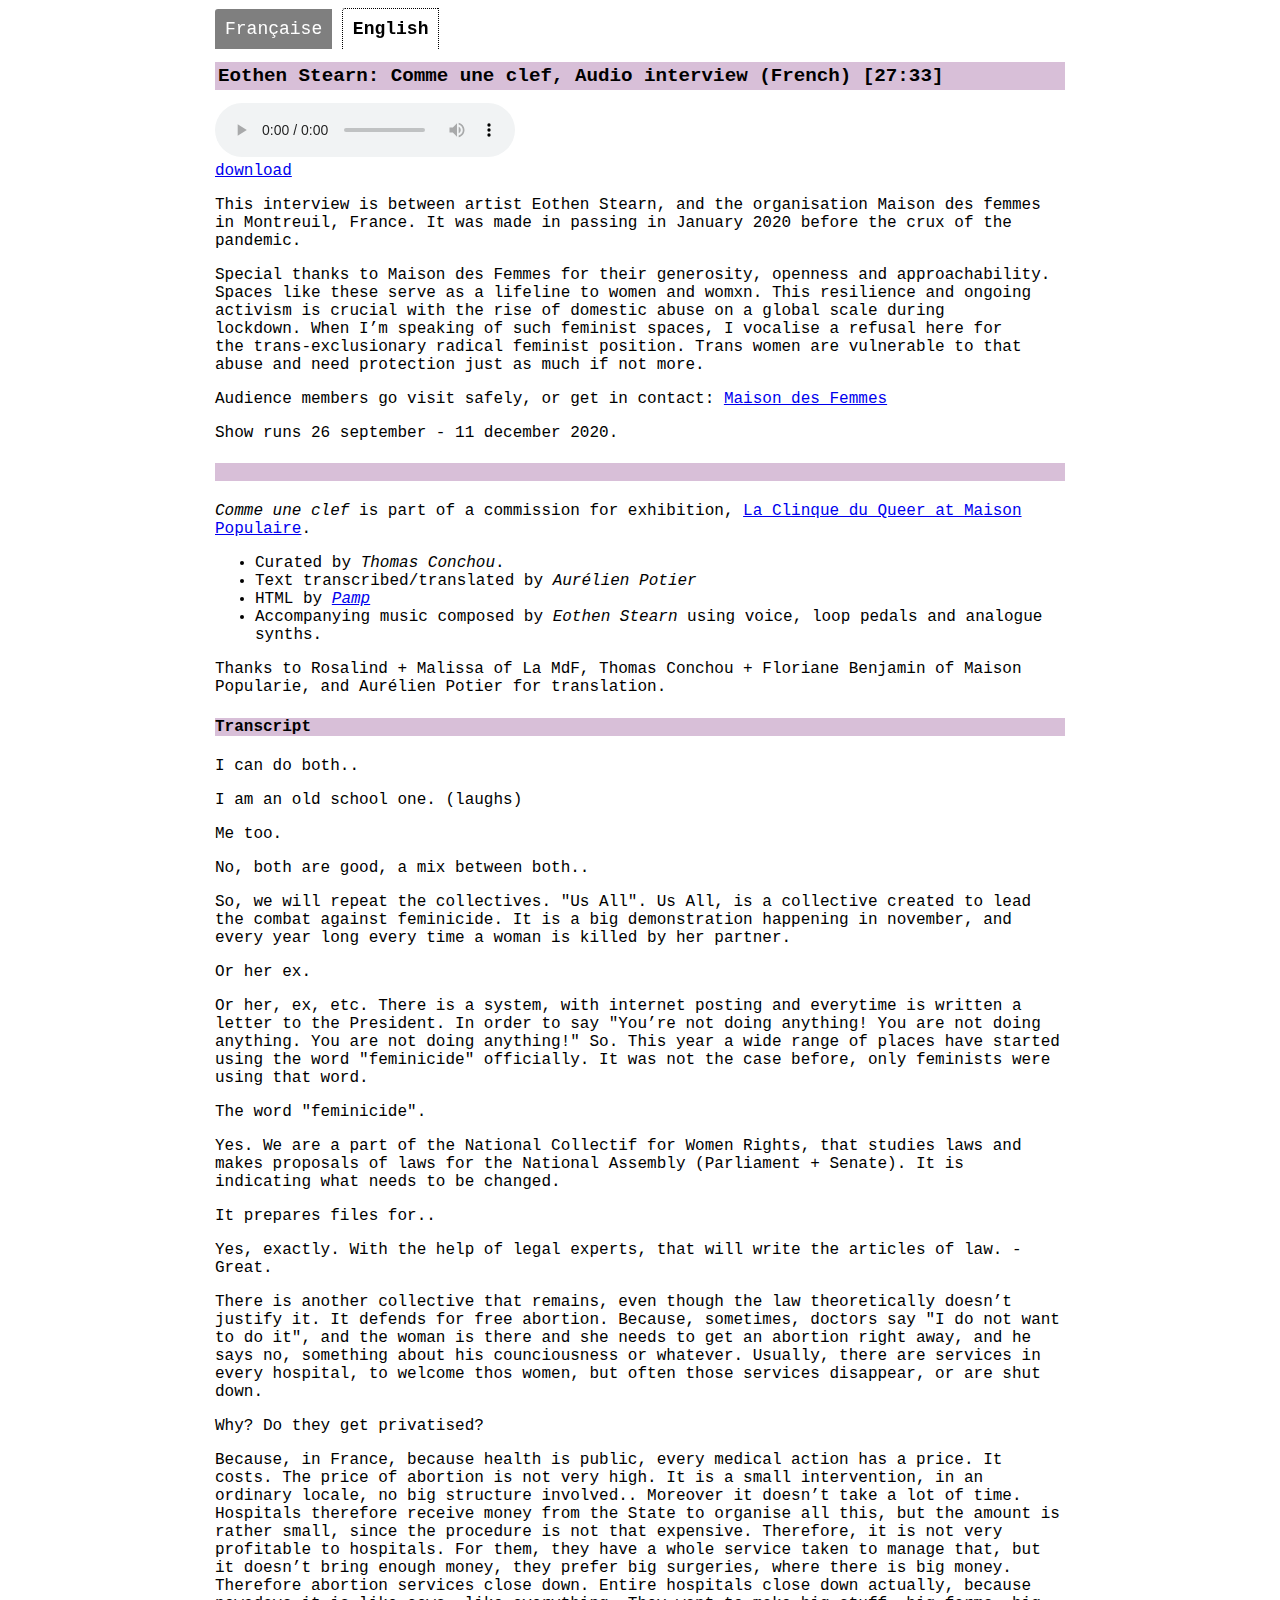
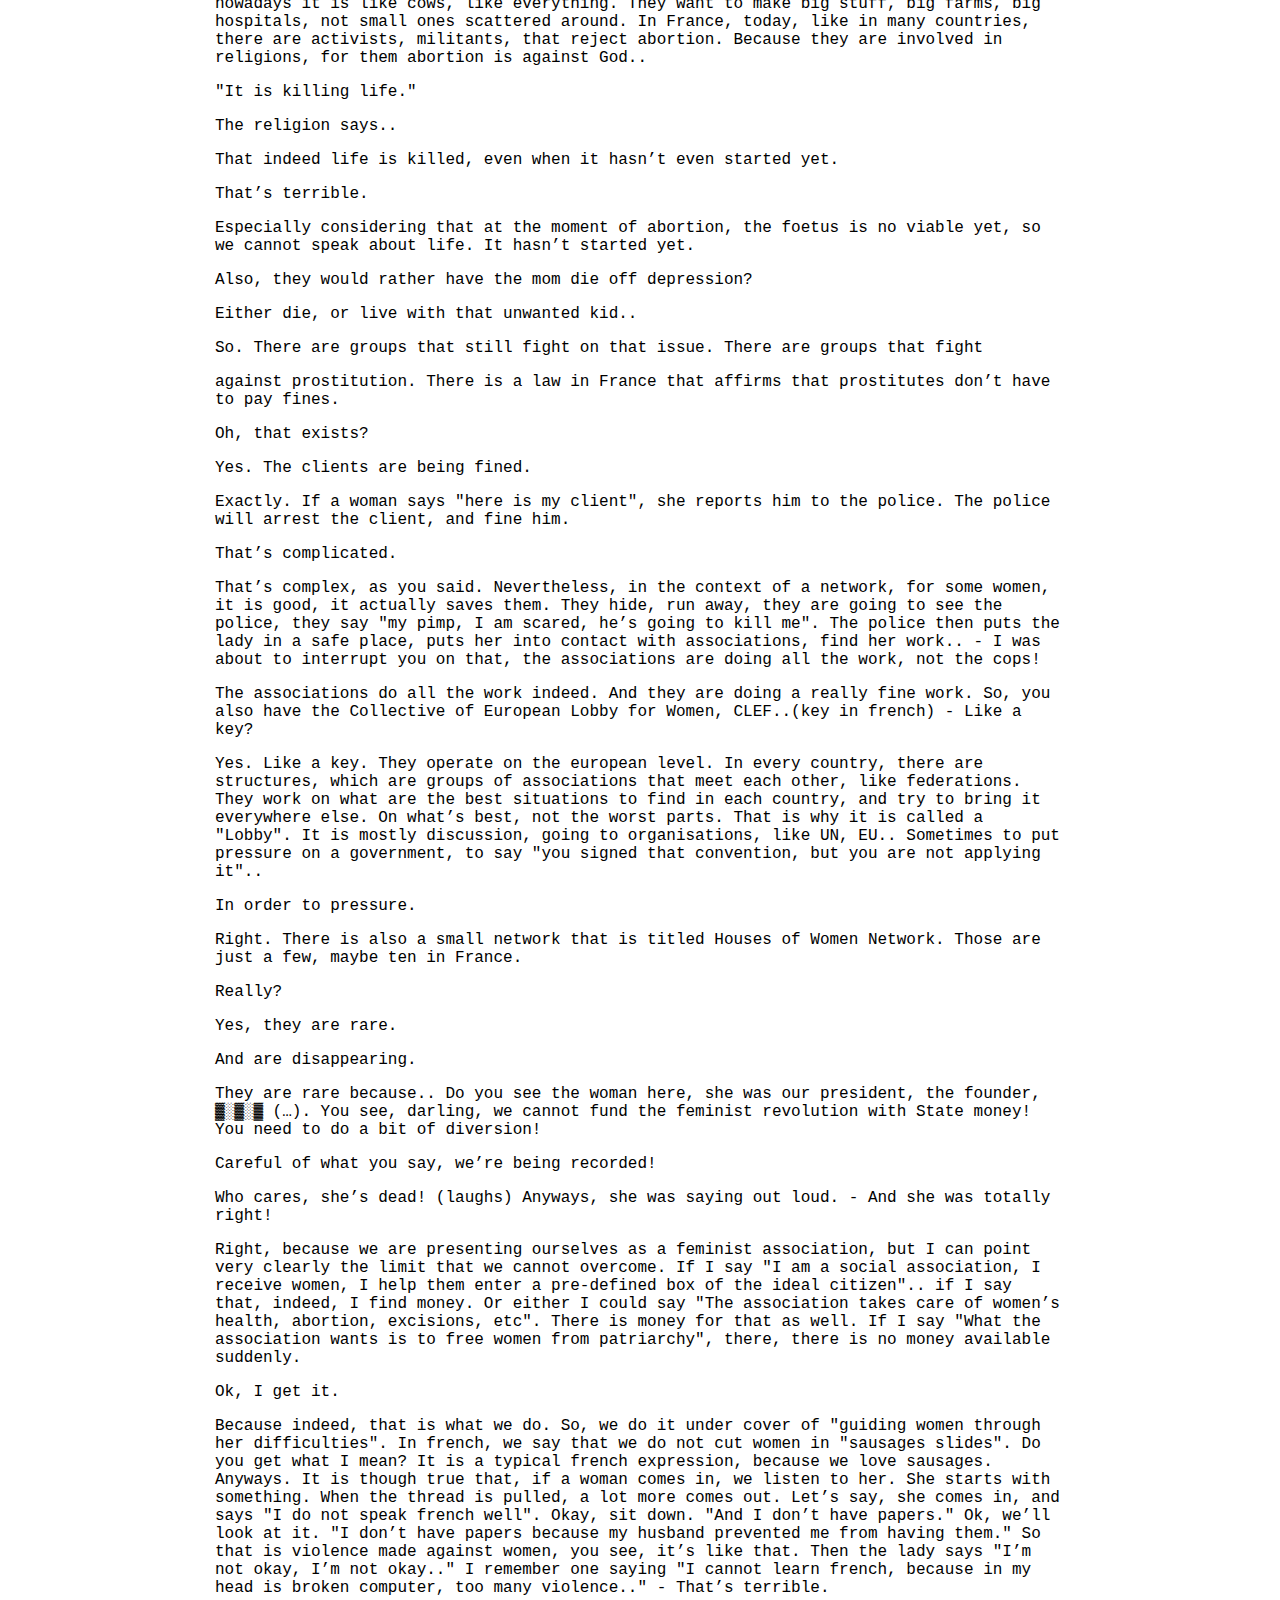
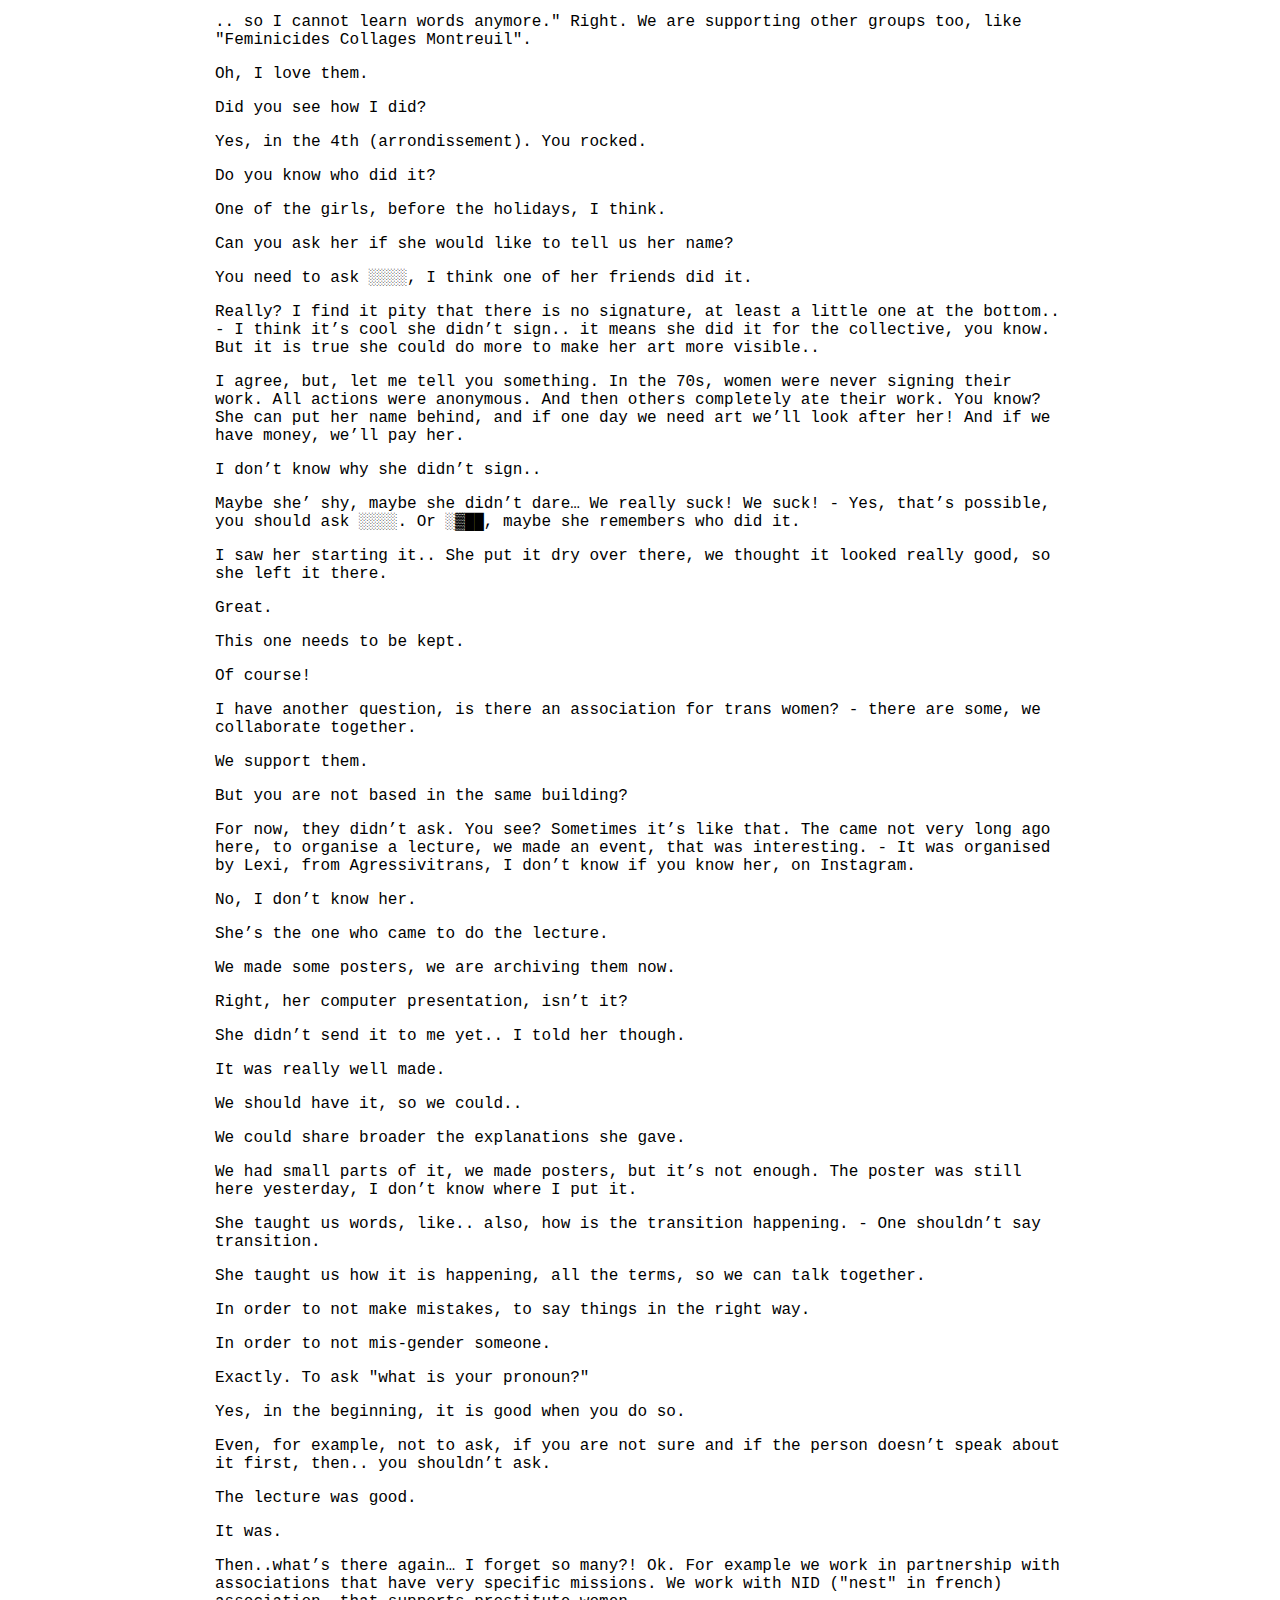
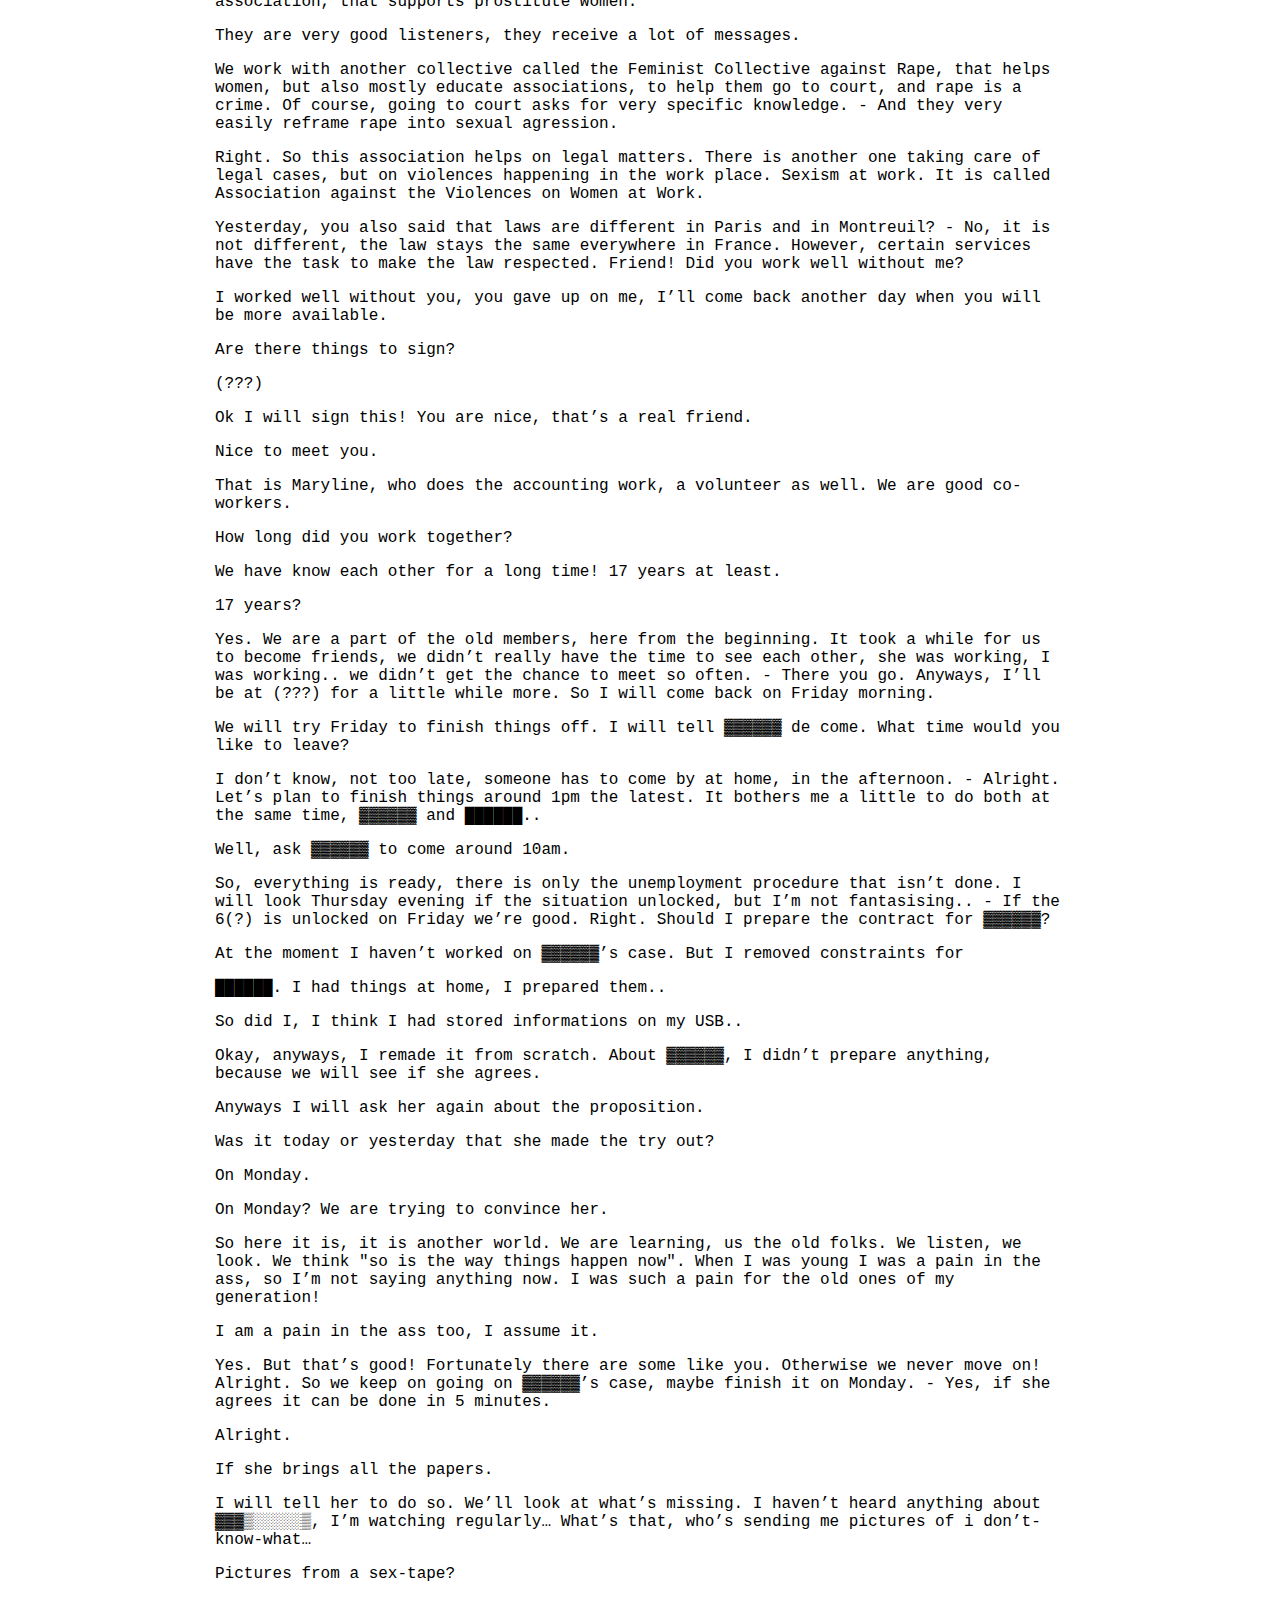
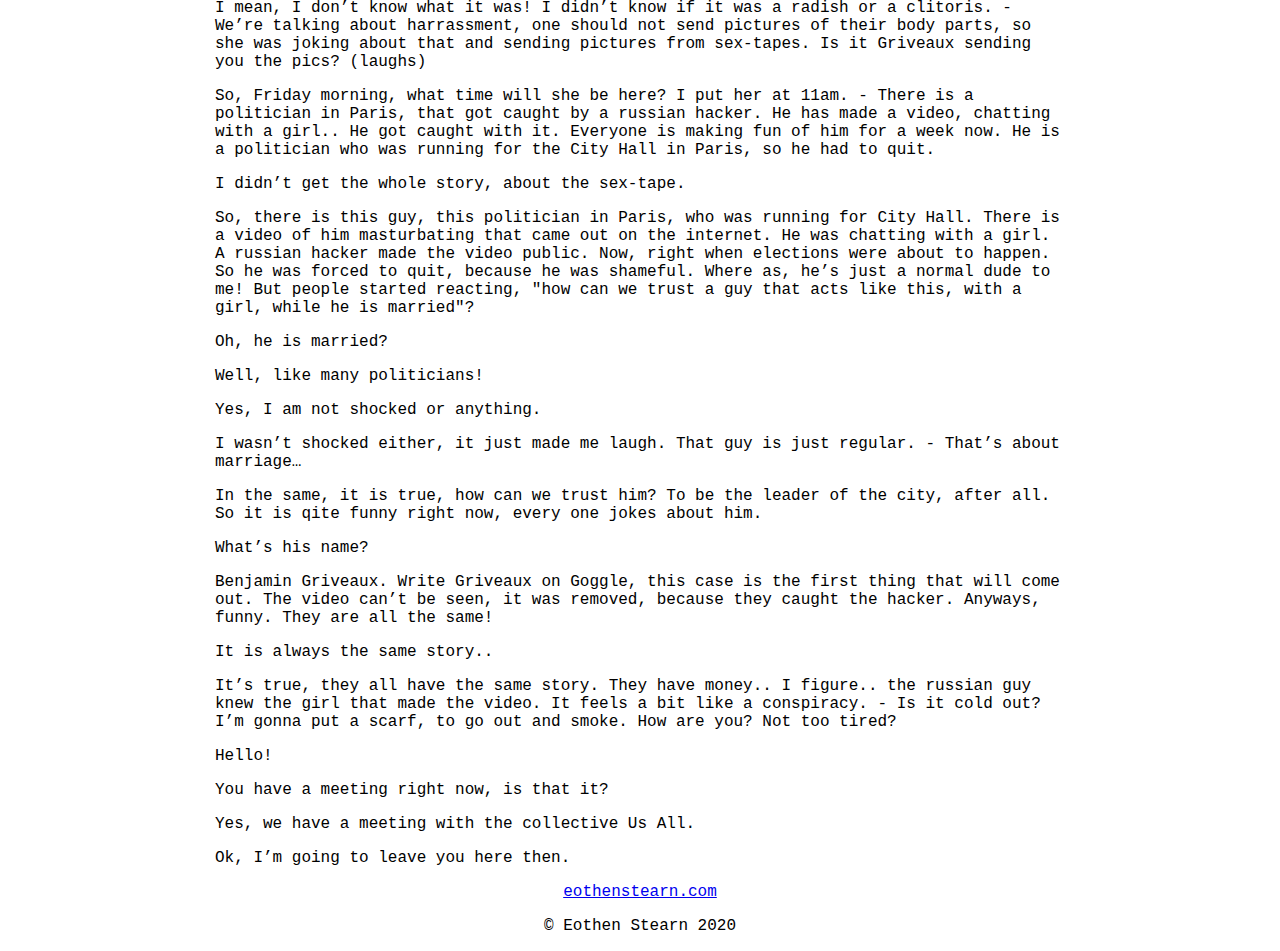
==== english.html @ 34f3ed05 "separate page for english/french translations, added horse share image, name obfuscation" ====
﻿<!DOCTYPE html>
<html lang='en'>
<head>
<script async src="https://www.googletagmanager.com/gtag/js?id=UA-177812718-2"></script>
<script>
  window.dataLayer = window.dataLayer || [];
  function gtag(){dataLayer.push(arguments);}
  gtag('js', new Date());
  gtag('config', 'UA-177812718-2');
</script>
<meta name="viewport" content="width=device-width, initial-scale=1.0, maximum-scale=5.0, user-scalable=yes" />
<meta name="msapplication-TileColor" content="#000000">
<meta name="theme-color" id='themeColor' content="#ffffff">
<meta name="msapplication-config" content="browserconfig.xml">
<meta name="description" content="Interview between Eothen, Rosalind + Malissa at their feminist organisation, Maison des Femmes, in  Montreuil, France." />
<meta property="og:title" content="Eothen Stearn - Comme Une Clef" />
<meta property="og:description" content="Interview between Eothen, Rosalind + Malissa at their feminist organisation, Maison des Femmes, in  Montreuil, France."/>
<meta property="og:site_name" content="Eothen Stearn - Comme Une Clef" />
<meta property="og:url" content="https://pamp-studio.github.io/eothen-stearn--comme-une-clef/" />
<meta property="og:type" content="website"/>
<meta property="og:image" content="https://pamp-studio.github.io/eothen-stearn--comme-une-clef/media/share/horse.jpg" />
<title>Eothen Stearn: Comme Une Clef</title>
<link rel="stylesheet" type="text/css" href="style.css" >
<link class='favicon' rel="apple-touch-icon" sizes="180x180" href="media/icons/apple-touch-icon.png">
<link class='favicon' rel="icon" type="image/png" sizes="32x32" href="media/icons/favicon-32x32.png">
<link class='favicon' rel="icon" type="image/png" sizes="16x16" href="media/icons/favicon-16x16.png">
<link rel="manifest" href="site.webmanifest">
<link class='favicon' rel="mask-icon" href="media/icons/safari-pinned-tab.svg" color="#000000">
<link class='favicon' rel="shortcut icon" href="media/icons/favicon.ico">

<script type="application/ld+json">
{  
  "@context" : "http://schema.org",  
  "@type" : "Website",  
  "name" : "Eothen Stearn - Comme Une Clef",  
  "url" : "https://pamp-studio.github.io/eothen-stearn--comme-une-clef",  
  "image" : "https://pamp-studio.github.io/eothen-stearn--comme-une-clef/media/share/horse.jpg",
  "sameAs" : ["https://www.eothenstearn.com/","https://www.instagram.com/eothenstearn/"]
}
</script> 
</head>

<body>

<main id='tabs'>
  <nav>
    <ul>
    <li data-tabctrl><a href='index.html'>Française</a></li>
    <li data-tabctrl class='active'>English</li>
    </ul>
    </nav>

    
<header>
<h1>Eothen Stearn: Comme une clef, Audio interview (French) [27:33]</h1>
</header>
<audio src="media/audio/Eothen-Stearn-Comme-Une-Clef.mp3" controls preload></audio>
<br/>
<a href="media/audio/Eothen-Stearn-Comme-Une-Clef.mp3" download>download</a>
<p>This interview is between artist Eothen Stearn, and the organisation Maison des femmes in Montreuil, France. It was made in passing in January 2020 before the crux of the pandemic.</p>
<p>Special thanks to Maison des Femmes for their generosity, openness and approachability. Spaces like these serve as a lifeline to women and womxn. This resilience and ongoing activism is crucial with the rise of domestic abuse on a global scale during lockdown. When I’m speaking of such feminist spaces, I vocalise a refusal here for the trans-exclusionary radical feminist position. Trans women are vulnerable to that abuse and need protection just as much if not more.</p>
<p>Audience members go visit safely, or get in contact: <a href="https://maisondesfemmes.org/" rel="noopener" rel="noreferrer" target="_blank">Maison des Femmes</a></p>
<p>Show runs 26 september - 11 december 2020.</p>
<h4>&nbsp;</h4>
<p><em>Comme une clef</em> is part of a commission for exhibition, <a href='https://www.maisonpop.fr/la-clinique-du-queer' rel="noopener" rel="noreferrer" target="_blank">La Clinque du Queer at Maison Populaire</a>.</p>
<ul>
<li>Curated by <em>Thomas Conchou</em>.</li>
<li>Text transcribed/translated by <em>Aurélien Potier</em></li>
<li>HTML by <a href="https://pampstudio.com" rel="noopener" rel="noreferrer" target="_blank"><em>Pamp</em></a></li>
<li>Accompanying music composed by <em>Eothen Stearn</em> using voice, loop pedals and analogue synths.</li>
</ul>
<p>Thanks to Rosalind + Malissa of La MdF, Thomas Conchou + Floriane Benjamin of Maison Popularie, and Aurélien Potier for translation.</p>

<div>
  <h4>Transcript</h4>
<section class='container'>
        <div data-tab>
        <p>I can do both.. 
        </p><p>I am an old school one. (laughs) 
        </p><p>Me too. 
        </p><p>No, both are good, a mix between both.. 
        </p><p>So, we will repeat the collectives. "Us All". Us All, is a collective created to lead the  combat against feminicide. It is a big demonstration happening in november, and  every year long every time a woman is killed by her partner. 
        </p><p>Or her ex. 
        </p><p>Or her, ex, etc. There is a system, with internet posting and everytime is written a  letter to the President. In order to say "You’re not doing anything! You are not doing  anything. You are not doing anything!" So. This year a wide range of places have  started using the word "feminicide" officially. It was not the case before, only  feminists were using that word. 
        </p><p>The word "feminicide". 
        </p><p>Yes. We are a part of the National Collectif for Women Rights, that studies laws and  makes proposals of laws for the National Assembly (Parliament + Senate). It is  indicating what needs to be changed. 
        </p><p>It prepares files for.. 
        </p><p>Yes, exactly. With the help of legal experts, that will write the articles of law. - Great. 
        </p><p>There is another collective that remains, even though the law theoretically doesn’t  justify it. It defends for free abortion. Because, sometimes, doctors say "I do not want  to do it", and the woman is there and she needs to get an abortion right away, and  he says no, something about his counciousness or whatever. Usually, there are  services in every hospital, to welcome thos women, but often those services  disappear, or are shut down. 
        </p><p>Why? Do they get privatised? 
        </p><p>Because, in France, because health is public, every medical action has a price. It  costs. The price of abortion is not very high. It is a small intervention, in an ordinary  locale, no big structure involved.. Moreover it doesn’t take a lot of time. Hospitals  therefore receive money from the State to organise all this, but the amount is rather  small, since the procedure is not that expensive. Therefore, it is not very profitable to  hospitals. For them, they have a whole service taken to manage that, but it doesn’t  bring enough money, they prefer big surgeries, where there is big money. Therefore  abortion services close down. Entire hospitals close down actually, because  nowadays it is like cows, like everything. They want to make big stuff, big farms, big  hospitals, not small ones scattered around. In France, today, like in many countries,  there are activists, militants, that reject abortion. Because they are involved in  religions, for them abortion is against God.. 
        </p><p>"It is killing life." 
        </p><p>The religion says.. 
        </p><p>That indeed life is killed, even when it hasn’t even started yet. 
        </p><p>That’s terrible. 
        </p><p>Especially considering that at the moment of abortion, the foetus is no viable yet, so  we cannot speak about life. It hasn’t started yet. 
        </p><p>Also, they would rather have the mom die off depression? 
        </p><p>Either die, or live with that unwanted kid.. 
        </p><p>So. There are groups that still fight on that issue. There are groups that fight 
        </p><p>against prostitution. There is a law in France that affirms that prostitutes don’t have  to pay fines. 
        </p><p>Oh, that exists? 
        </p><p>Yes. The clients are being fined. 
        </p><p>Exactly. If a woman says "here is my client", she reports him to the police. The  police will arrest the client, and fine him. 
        </p><p>That’s complicated. 
        </p><p>That’s complex, as you said. Nevertheless, in the context of a network, for some  women, it is good, it actually saves them. They hide, run away, they are going to see  the police, they say "my pimp, I am scared, he’s going to kill me". The police then  puts the lady in a safe place, puts her into contact with associations, find her work.. - I was about to interrupt you on that, the associations are doing all the work, not the  cops! 
        </p><p>The associations do all the work indeed. And they are doing a really fine work. So,  you also have the Collective of European Lobby for Women, CLEF..(key in french) - Like a key? 
        </p><p>Yes. Like a key. They operate on the european level. In every country, there are  structures, which are groups of associations that meet each other, like federations.  They work on what are the best situations to find in each country, and try to bring it  everywhere else. On what’s best, not the worst parts. That is why it is called a  "Lobby". It is mostly discussion, going to organisations, like UN, EU.. Sometimes to  put pressure on a government, to say "you signed that convention, but you are not  applying it".. 
        </p><p>In order to pressure. 
        </p><p>Right. There is also a small network that is titled Houses of Women Network. Those  are just a few, maybe ten in France. 
        </p><p>Really? 
        </p><p>Yes, they are rare. 
        </p><p>And are disappearing. 
        </p><p>They are rare because.. Do you see the woman here, she was our president, the  founder, ▓░▓░▓ (…). You see, darling, we cannot fund the feminist revolution with  State money! You need to do a bit of diversion! 
        </p><p>Careful of what you say, we’re being recorded! 
        </p><p>Who cares, she’s dead! (laughs) Anyways, she was saying out loud. - And she was totally right! 
        </p><p>Right, because we are presenting ourselves as a feminist association, but I can  point very clearly the limit that we cannot overcome. If I say "I am a social  association, I receive women, I help them enter a pre-defined box of the ideal  citizen".. if I say that, indeed, I find money. Or either I could say "The association  takes care of women’s health, abortion, excisions, etc". There is money for that as  well. If I say "What the association wants is to free women from patriarchy", there,  there is no money available suddenly. 
        </p><p>Ok, I get it. 
        </p><p>Because indeed, that is what we do. So, we do it under cover of "guiding women  through her difficulties". In french, we say that we do not cut women in "sausages  slides". Do you get what I mean? It is a typical french expression, because we love  sausages. Anyways. It is though true that, if a woman comes in, we listen to her. She  starts with something. When the thread is pulled, a lot more comes out. Let’s say,  she comes in, and says "I do not speak french well". Okay, sit down. "And I don’t  have papers." Ok, we’ll look at it. "I don’t have papers because my husband prevented me from having them." So that is violence made against women, you see,  it’s like that. Then the lady says "I’m not okay, I’m not okay.." I remember one saying  "I cannot learn french, because in my head is broken computer, too many violence.." - That’s terrible. 
        </p><p>.. so I cannot learn words anymore." Right. We are supporting other groups too,  like "Feminicides Collages Montreuil". 
        </p><p>Oh, I love them. 
        </p><p>Did you see how I did? 
        </p><p>Yes, in the 4th (arrondissement). You rocked. 
        </p><p>Do you know who did it? 
        </p><p>One of the girls, before the holidays, I think. 
        </p><p>Can you ask her if she would like to tell us her name? 
        </p><p>You need to ask ░░░░, I think one of her friends did it. 
        </p><p>Really? I find it pity that there is no signature, at least a little one at the bottom.. - I think it’s cool she didn’t sign.. it means she did it for the collective, you know. But it  is true she could do more to make her art more visible.. 
        </p><p>I agree, but, let me tell you something. In the 70s, women were never signing their  work. All actions were anonymous. And then others completely ate their work. You  know? She can put her name behind, and if one day we need art we’ll look after her!  And if we have money, we’ll pay her. 
        </p><p>I don’t know why she didn’t sign.. 
        </p><p>Maybe she’ shy, maybe she didn’t dare… We really suck! We suck! - Yes, that’s possible, you should ask ░░░░. Or ░▓██, maybe she remembers who did  it. 
        </p><p>I saw her starting it.. She put it dry over there, we thought it looked really good, so  she left it there. 
        </p><p>Great. 
        </p><p>This one needs to be kept. 
        </p><p>Of course! 
        </p><p>I have another question, is there an association for trans women? - there are some, we collaborate together. 
        </p><p>We support them. 
        </p><p>But you are not based in the same building? 
        </p><p>For now, they didn’t ask. You see? Sometimes it’s like that. The came not very long  ago here, to organise a lecture, we made an event, that was interesting. - It was organised by Lexi, from Agressivitrans, I don’t know if you know her, on  Instagram. 
        </p><p>No, I don’t know her. 
        </p><p>She’s the one who came to do the lecture. 
        </p><p>We made some posters, we are archiving them now. 
        </p><p>Right, her computer presentation, isn’t it? 
        </p><p>She didn’t send it to me yet.. I told her though. 
        </p><p>It was really well made. 
        </p><p>We should have it, so we could.. 
        </p><p>We could share broader the explanations she gave. 
        </p><p>We had small parts of it, we made posters, but it’s not enough. The poster was still  here yesterday, I don’t know where I put it. 
        </p><p>She taught us words, like.. also, how is the transition happening. - One shouldn’t say transition. 
        </p><p>She taught us how it is happening, all the terms, so we can talk together.
        </p><p>In order to not make mistakes, to say things in the right way. 
        </p><p>In order to not mis-gender someone. 
        </p><p>Exactly. To ask "what is your pronoun?" 
        </p><p>Yes, in the beginning, it is good when you do so.  
        </p><p>Even, for example, not to ask, if you are not sure and if the person doesn’t speak  about it first, then.. you shouldn’t ask. 
        </p><p>The lecture was good. 
        </p><p>It was. 
        </p><p>Then..what’s there again… I forget so many?! Ok. For example we work in  partnership with associations that have very specific missions. We work with NID  ("nest" in french) association, that supports prostitute women. 
        </p><p>They are very good listeners, they receive a lot of messages. 
        </p><p>We work with another collective called the Feminist Collective against Rape, that  helps women, but also mostly educate associations, to help them go to court, and  rape is a crime. Of course, going to court asks for very specific knowledge.  - And they very easily reframe rape into sexual agression. 
        </p><p>Right. So this association helps on legal matters. There is another one taking care  of legal cases, but on violences happening in the work place. Sexism at work. It is  called Association against the Violences on Women at Work.  
        </p><p>Yesterday, you also said that laws are different in Paris and in Montreuil? - No, it is not different, the law stays the same everywhere in France. However,  certain services have the task to make the law respected. Friend! Did you work well  without me? 
        </p><p>I worked well without you, you gave up on me, I’ll come back another day when you  will be more available. 
        </p><p>Are there things to sign? 
        </p><p>(???) 
        </p><p>Ok I will sign this! You are nice, that’s a real friend. 
        </p><p>Nice to meet you. 
        </p><p>That is Maryline, who does the accounting work, a volunteer as well. We are good  co-workers.  
        </p><p>How long did you work together? 
        </p><p>We have know each other for a long time! 17 years at least. 
        </p><p>17 years? 
        </p><p>Yes. We are a part of the old members, here from the beginning. It took a while for  us to become friends, we didn’t really have the time to see each other, she was  working, I was working.. we didn’t get the chance to meet so often. - There you go. Anyways, I’ll be at (???) for a little while more. So I will come back on  Friday morning. 
        </p><p>We will try Friday to finish things off. I will tell ▓▓▓▓▓▓ de come. What time would you  like to leave? 
        </p><p>I don’t know, not too late, someone has to come by at home, in the afternoon. - Alright. Let’s plan to finish things around 1pm the latest. It bothers me a little to do  both at the same time, ▓▓▓▓▓▓ and ██████.. 
        </p><p>Well, ask ▓▓▓▓▓▓ to come around 10am. 
        </p><p>So, everything is ready, there is only the unemployment procedure that isn’t done. I  will look Thursday evening if the situation unlocked, but I’m not fantasising.. - If the 6(?) is unlocked on Friday we’re good. Right. Should I prepare the contract for  ▓▓▓▓▓▓? 
        </p><p>At the moment I haven’t worked on ▓▓▓▓▓▓’s case. But I removed constraints for 
        </p><p>██████. I had things at home, I prepared them.. 
        </p><p>So did I, I think I had stored informations on my USB.. 
        </p><p>Okay, anyways, I remade it from scratch. About ▓▓▓▓▓▓, I didn’t prepare anything,  because we will see if she agrees. 
        </p><p>Anyways I will ask her again about the proposition. 
        </p><p>Was it today or yesterday that she made the try out? 
        </p><p>On Monday. 
        </p><p>On Monday? We are trying to convince her. 
        </p><p>So here it is, it is another world. We are learning, us the old folks. We listen, we  look. We think "so is the way things happen now". When I was young I was a pain in  the ass, so I’m not saying anything now. I was such a pain for the old ones of my  generation! 
        </p><p>I am a pain in the ass too, I assume it. 
        </p><p>Yes. But that’s good! Fortunately there are some like you. Otherwise we never  move on! Alright. So we keep on going on ▓▓▓▓▓▓’s case, maybe finish it on Monday. - Yes, if she agrees it can be done in 5 minutes. 
        </p><p>Alright. 
        </p><p>If she brings all the papers. 
        </p><p>I will tell her to do so. We’ll look at what’s missing. I haven’t heard anything about  ▓▓▓▒░░░░░▒, I’m watching regularly… What’s that, who’s sending me pictures of i don’t-know-what… 
        </p><p>Pictures from a sex-tape? 
        </p><p>I mean, I don’t know what it was! I didn’t know if it was a radish or a clitoris. - We’re talking about harrassment, one should not send pictures of their body parts,  so she was joking about that and sending pictures from sex-tapes. Is it Griveaux  sending you the pics? (laughs) 
        </p><p>So, Friday morning, what time will she be here? I put her at 11am. - There is a politician in Paris, that got caught by a russian hacker. He has made a  video, chatting with a girl.. He got caught with it. Everyone is making fun of him for a  week now. He is a politician who was running for the City Hall in Paris, so he had to  quit. 
        </p><p> 
        </p><p>I didn’t get the whole story, about the sex-tape. 
        </p><p>So, there is this guy, this politician in Paris, who was running for City Hall. There is  a video of him masturbating that came out on the internet. He was chatting with a  girl. A russian hacker made the video public. Now, right when elections were about to  happen. So he was forced to quit, because he was shameful. Where as, he’s just a  normal dude to me! But people started reacting, "how can we trust a guy that acts  like this, with a girl, while he is married"? 
        </p><p>Oh, he is married? 
        </p><p>Well, like many politicians! 
        </p><p>Yes, I am not shocked or anything. 
        </p><p>I wasn’t shocked either, it just made me laugh. That guy is just regular. - That’s about marriage… 
        </p><p>In the same, it is true, how can we trust him? To be the leader of the city, after all.  So it is qite funny right now, every one jokes about him. 
        </p><p>What’s his name? 
        </p><p>Benjamin Griveaux. Write Griveaux on Goggle, this case is the first thing that will  come out. The video can’t be seen, it was removed, because they caught the hacker.  Anyways, funny. They are all the same!
        </p><p>It is always the same story.. 
        </p><p>It’s true, they all have the same story. They have money.. I figure.. the russian guy  knew the girl that made the video. It feels a bit like a conspiracy. - Is it cold out? I’m gonna put a scarf, to go out and smoke. How are you? Not too  tired? 
        </p><p>Hello! 
        </p><p>You have a meeting right now, is that it? 
        </p><p>Yes, we have a meeting with the collective Us All. 
        </p><p>Ok, I’m going to leave you here then.</p>
        </div>
</section>
</div>

<footer>
       <p><a href="https://eothenstearn.com">eothenstearn.com</a></p>
       <p>© Eothen Stearn 2020</p>
</footer>

</main>

<!-- <script src='js/script.js'></script> -->

<script>
        if ('serviceWorker' in navigator) {
            navigator.serviceWorker.register('service-worker.js').then(function(registration) {
              console.log('ServiceWorker registration successful with scope: ', registration.scope);
            }, function(err) {
              console.log('ServiceWorker registration failed: ', err);
            });
          };
</script>

        </body>
</html>
---- style.css ----
body {
    font-family: "Courier New", Courier, monospace;
    max-width: 100%;
    overflow-x: hidden;
    font-size:16px;
}

main {
    width: 850px;
    margin: 0px auto;
    max-width: 95vw;
}

footer{
    text-align: center;
}

h1{
    font-size:1.2em;
    background: thistle;
    padding: 3px;
}

h4{
    background: thistle;
}

#tabs div[data-tab] {
    margin: 0px;
}

#tabs nav ul {
    margin:0px;
    padding:0px;
}

#tabs nav ul li {
    display: inline-block;
    padding: 10px;
    color: white;
    border-color: white;
    background-color:rgba(0, 0, 0, 0.5);
    border-radius: 3px 0px 0px 0px;
    cursor: pointer;
    border-width: 1px 1px 0px 1px;
    font-size:18px;
    filter: blur(0.5px);
}

#tabs nav ul li a {
    color: white;
    text-decoration: none;
}

#tabs nav ul li.active {
    border-style: dotted;
    color: black;
    border-color:black;
    background-color: white;
    font-weight:bold;
    margin:0px;
    filter: blur(0px);
}
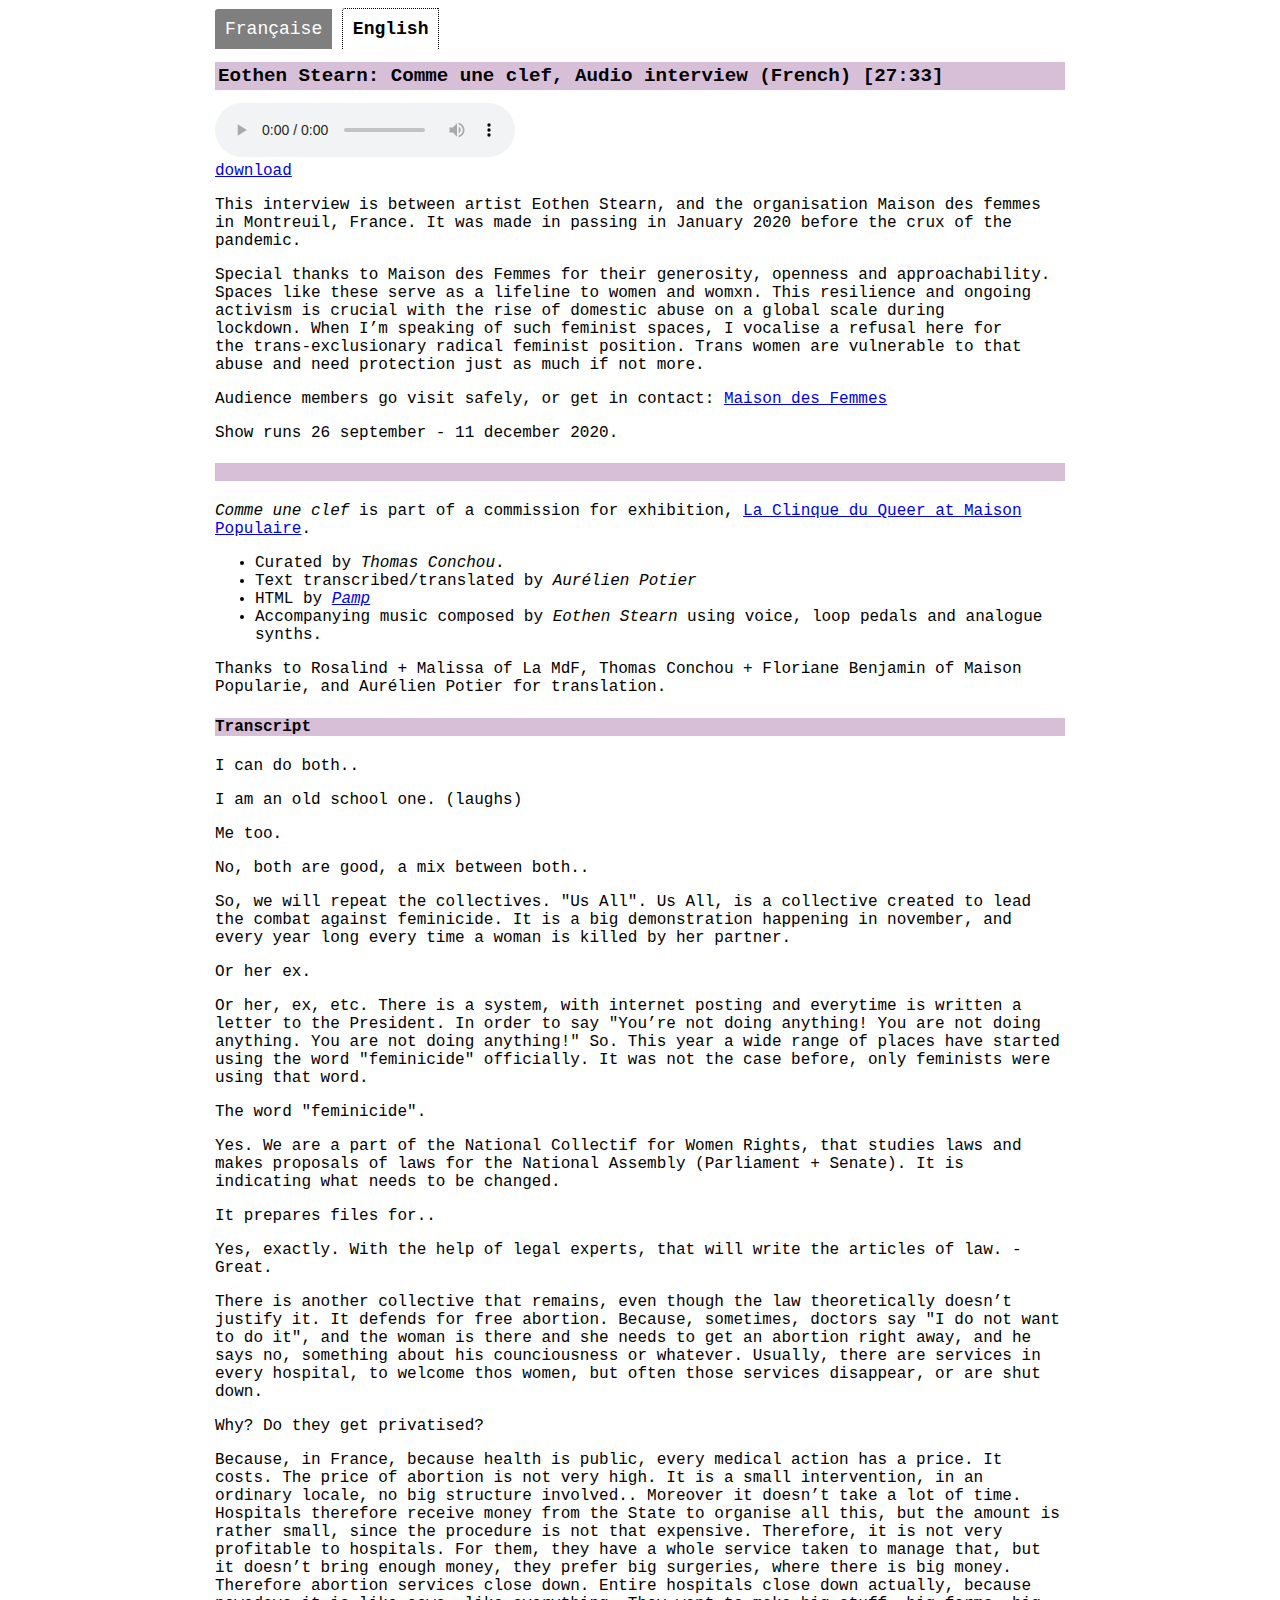
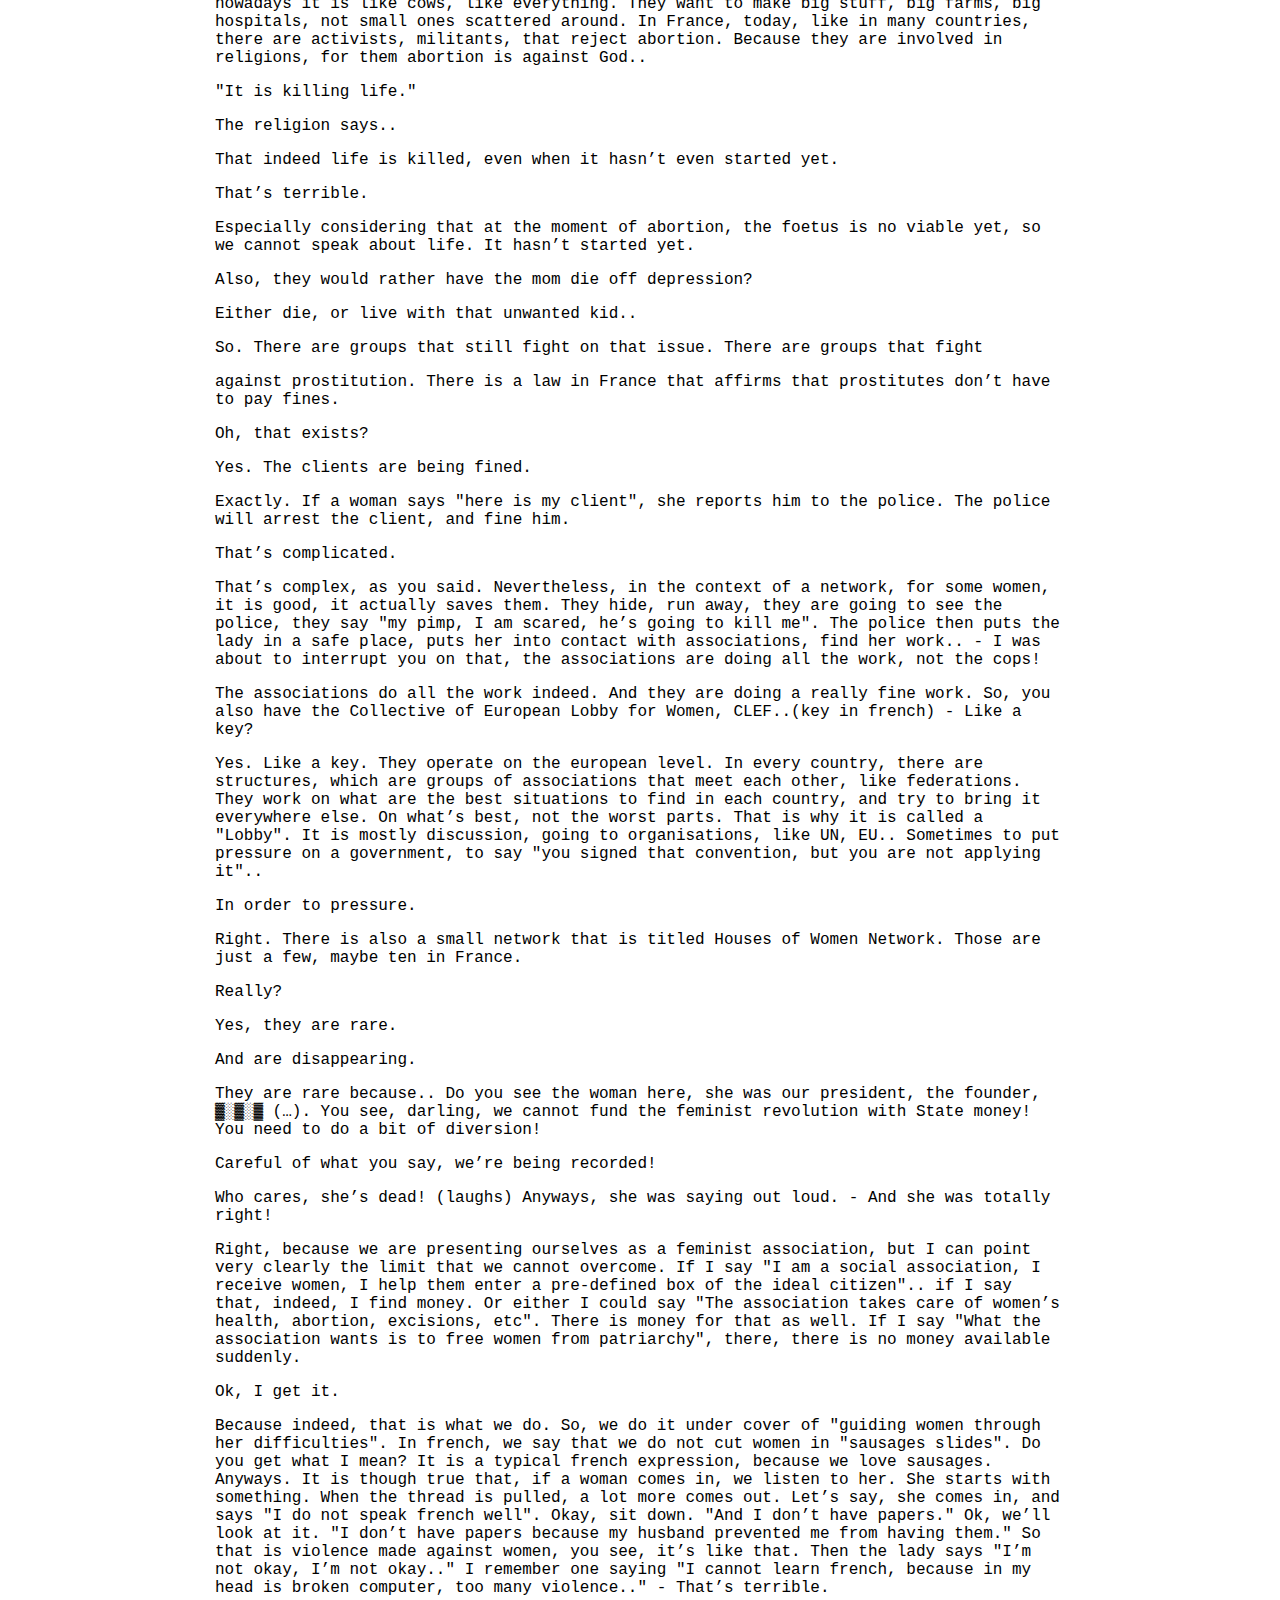
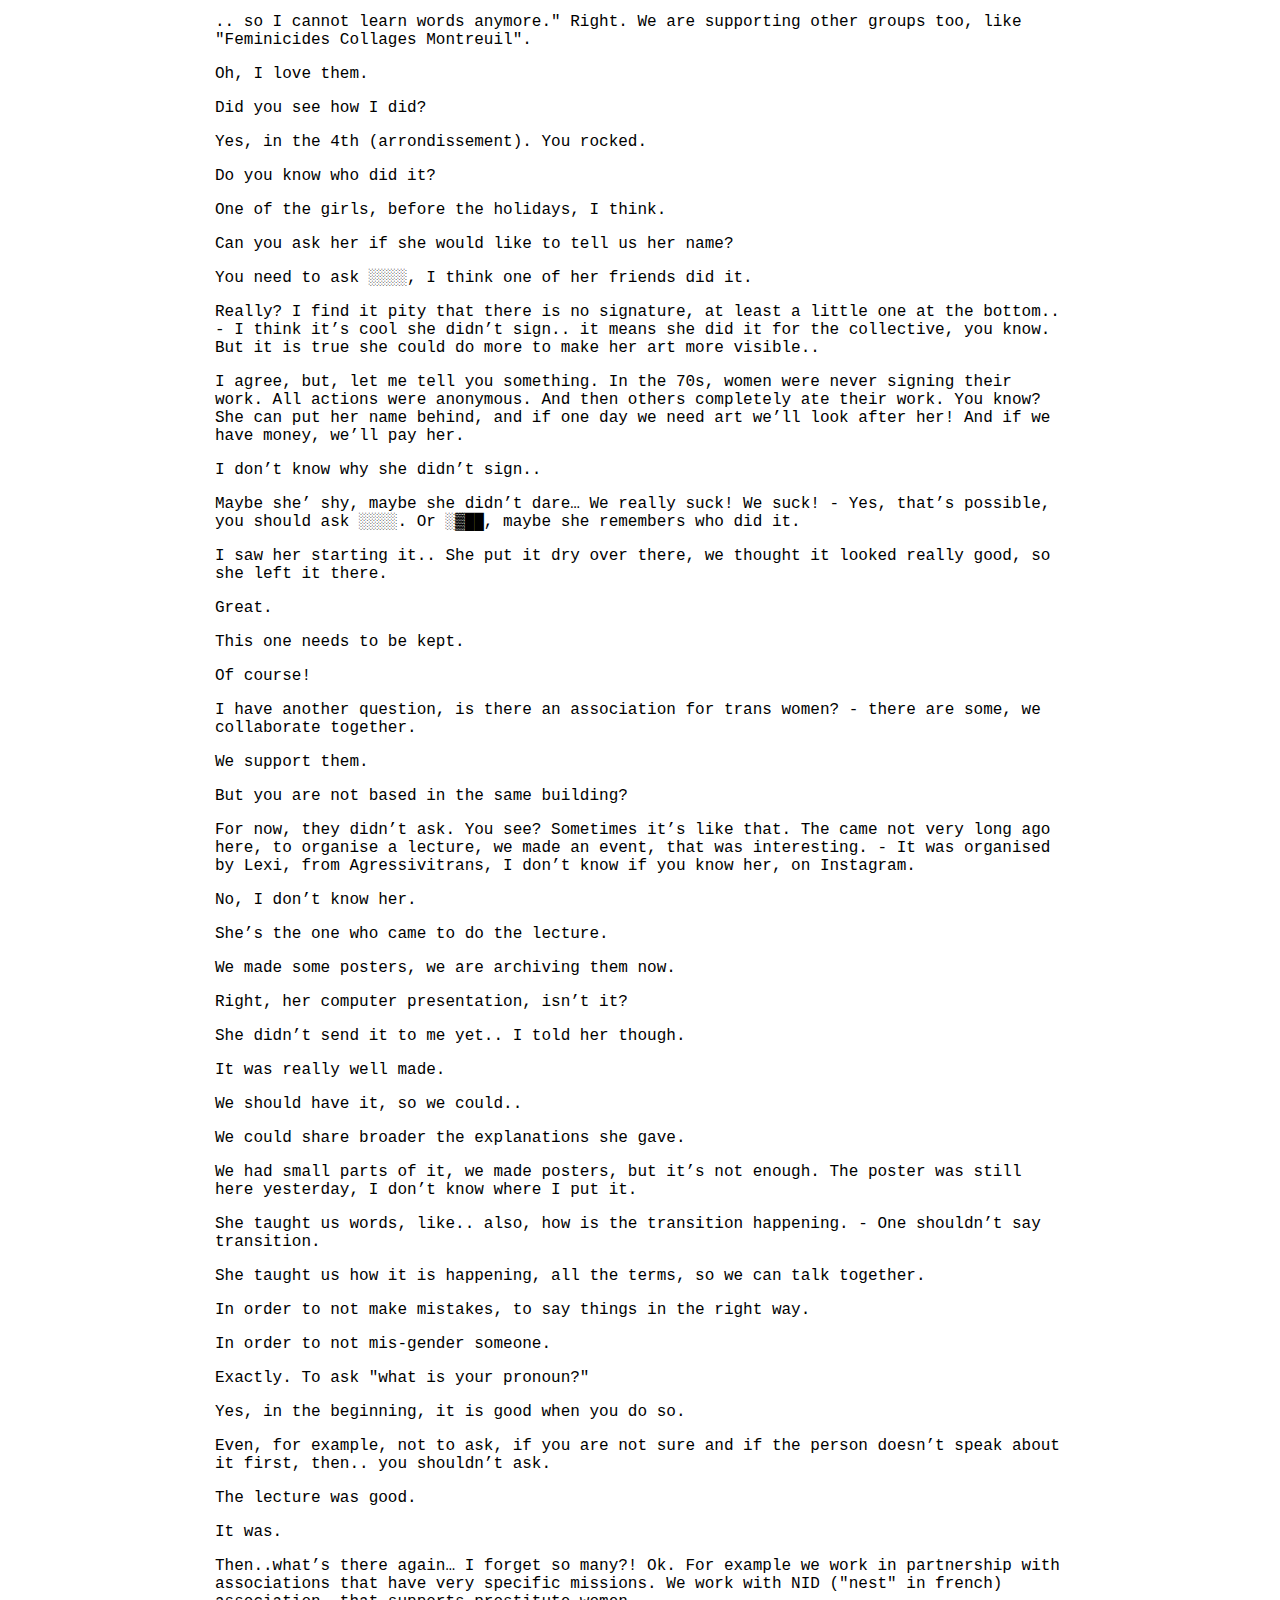
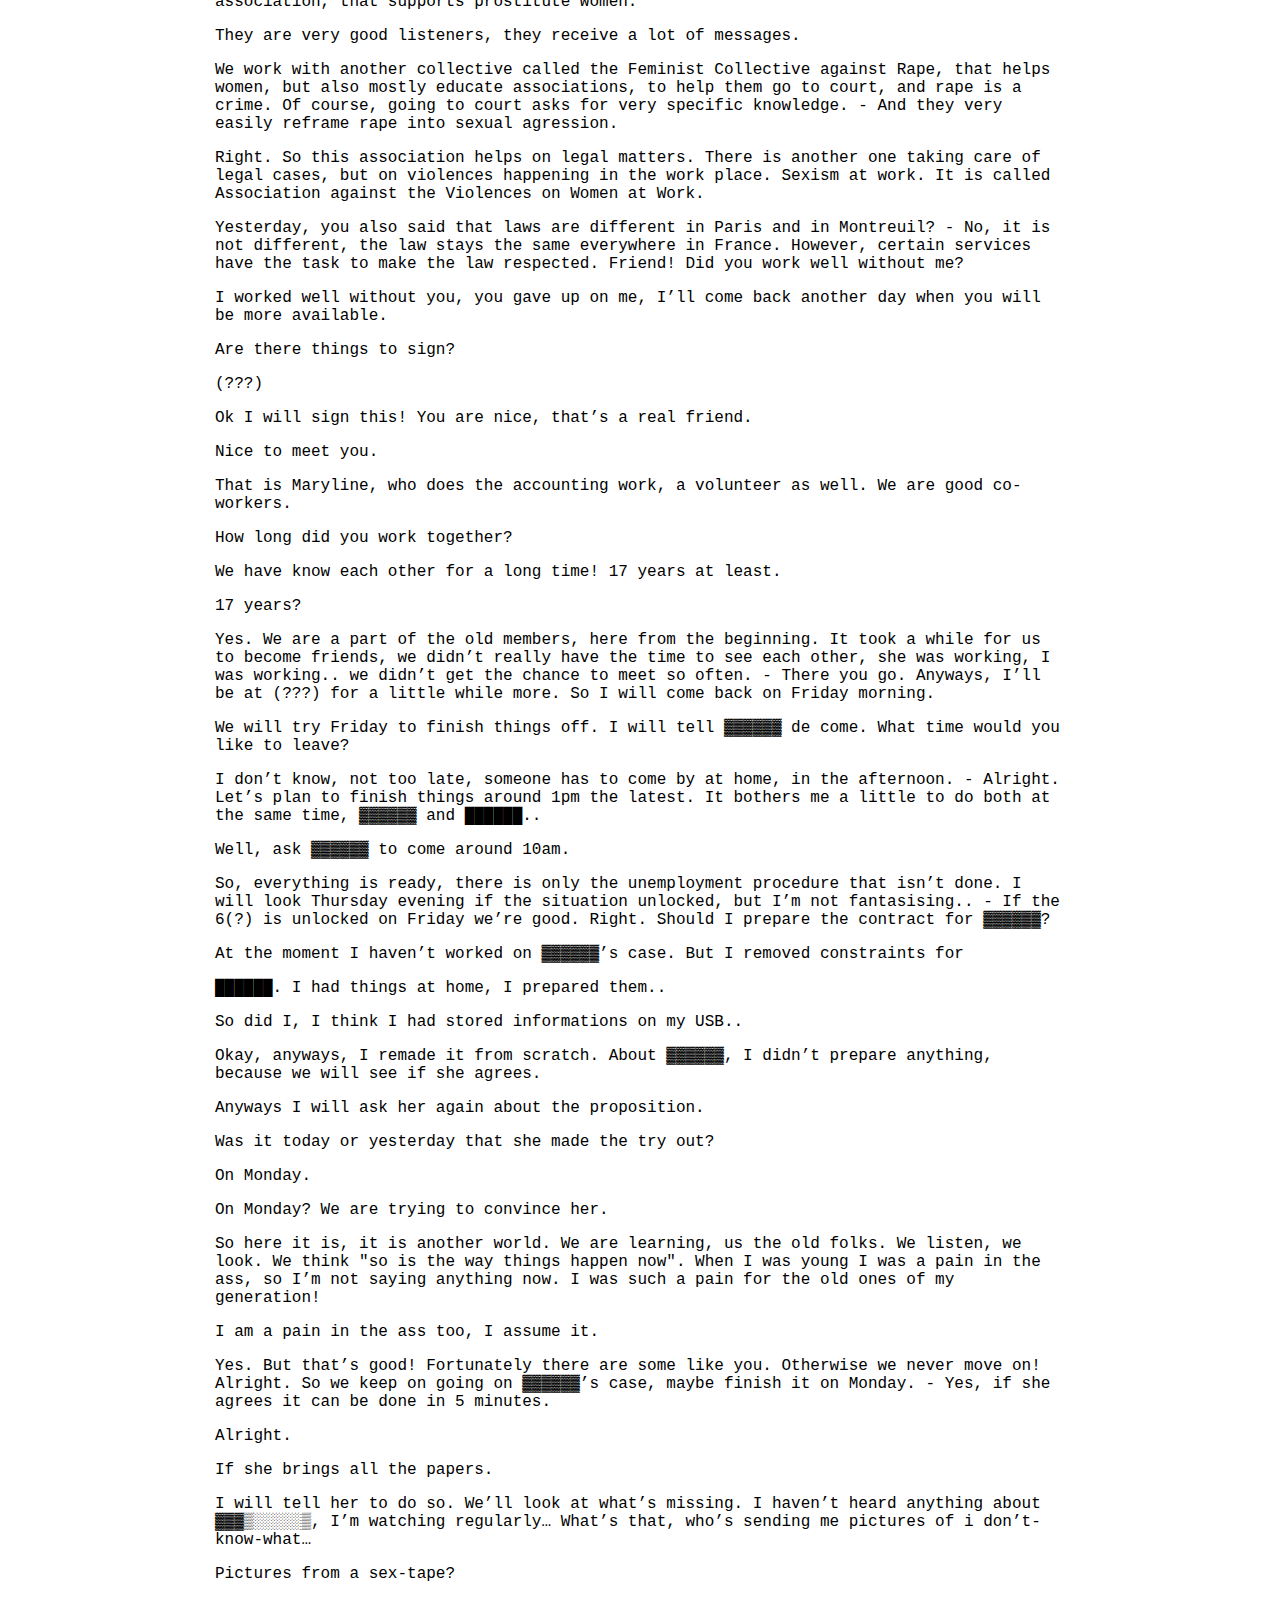
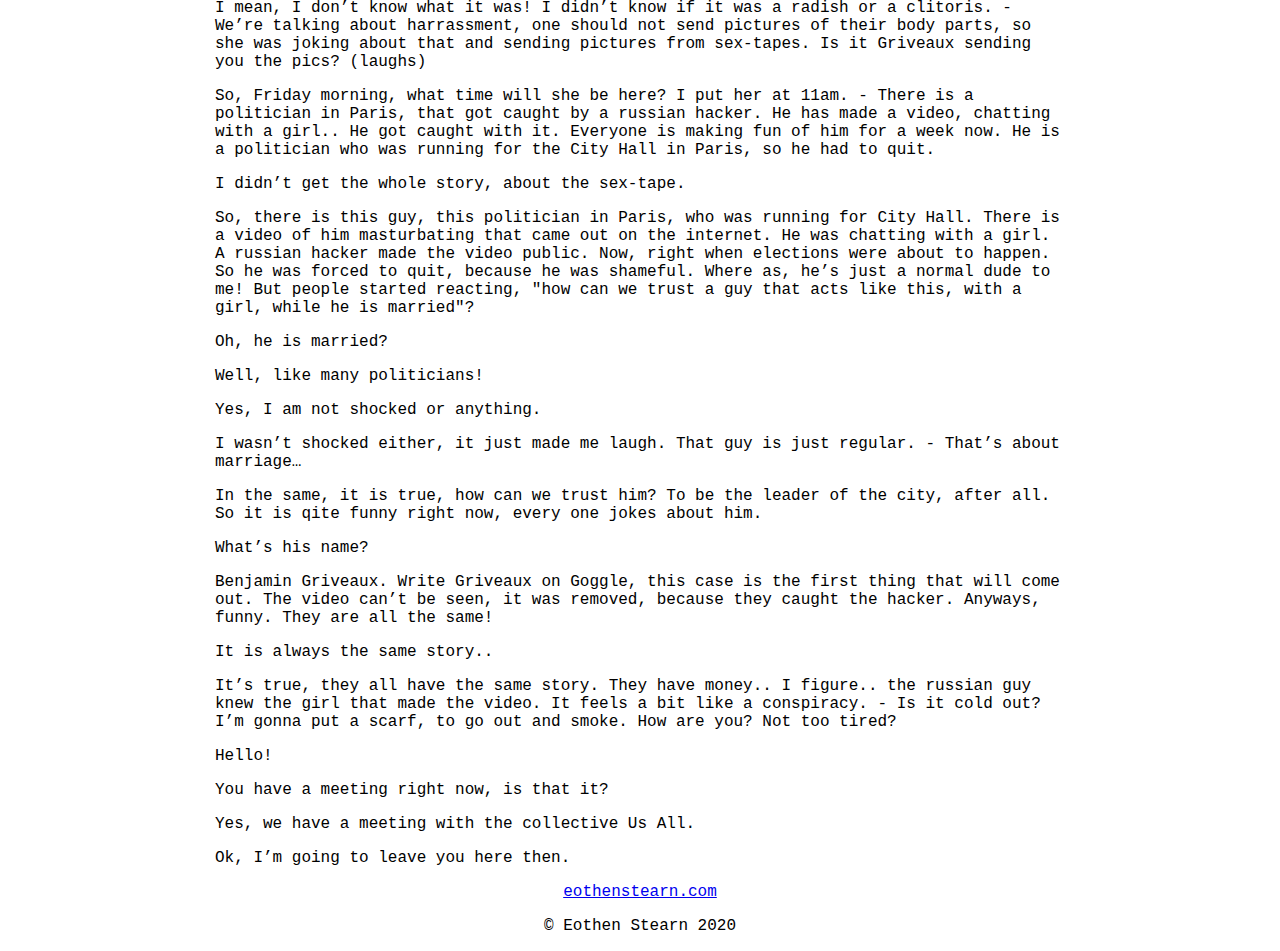
==== commit 7e0bf5c5: "updating service worker to include root" ====
--- a/english.html
+++ b/english.html
@@ -20,7 +20,7 @@
 <meta property="og:type" content="website"/>
 <meta property="og:image" content="https://pamp-studio.github.io/eothen-stearn--comme-une-clef/media/share/horse.jpg" />
 <title>Eothen Stearn: Comme Une Clef</title>
-<link rel="stylesheet" type="text/css" href="style.css" >
+<link rel="stylesheet" type="text/css" href="style.css?1" >
 <link class='favicon' rel="apple-touch-icon" sizes="180x180" href="media/icons/apple-touch-icon.png">
 <link class='favicon' rel="icon" type="image/png" sizes="32x32" href="media/icons/favicon-32x32.png">
 <link class='favicon' rel="icon" type="image/png" sizes="16x16" href="media/icons/favicon-16x16.png">
@@ -219,7 +219,7 @@
 
 <!-- <script src='js/script.js'></script> -->
 
-<script>
+<!-- <script>
         if ('serviceWorker' in navigator) {
             navigator.serviceWorker.register('service-worker.js').then(function(registration) {
               console.log('ServiceWorker registration successful with scope: ', registration.scope);
@@ -227,7 +227,7 @@
               console.log('ServiceWorker registration failed: ', err);
             });
           };
-</script>
+</script> -->
 
         </body>
 </html>
--- a/style.css
+++ b/style.css
@@ -44,7 +44,6 @@
     cursor: pointer;
     border-width: 1px 1px 0px 1px;
     font-size:18px;
-    filter: blur(0.5px);
 }
 
 #tabs nav ul li a {
@@ -59,5 +58,4 @@
     background-color: white;
     font-weight:bold;
     margin:0px;
-    filter: blur(0px);
 }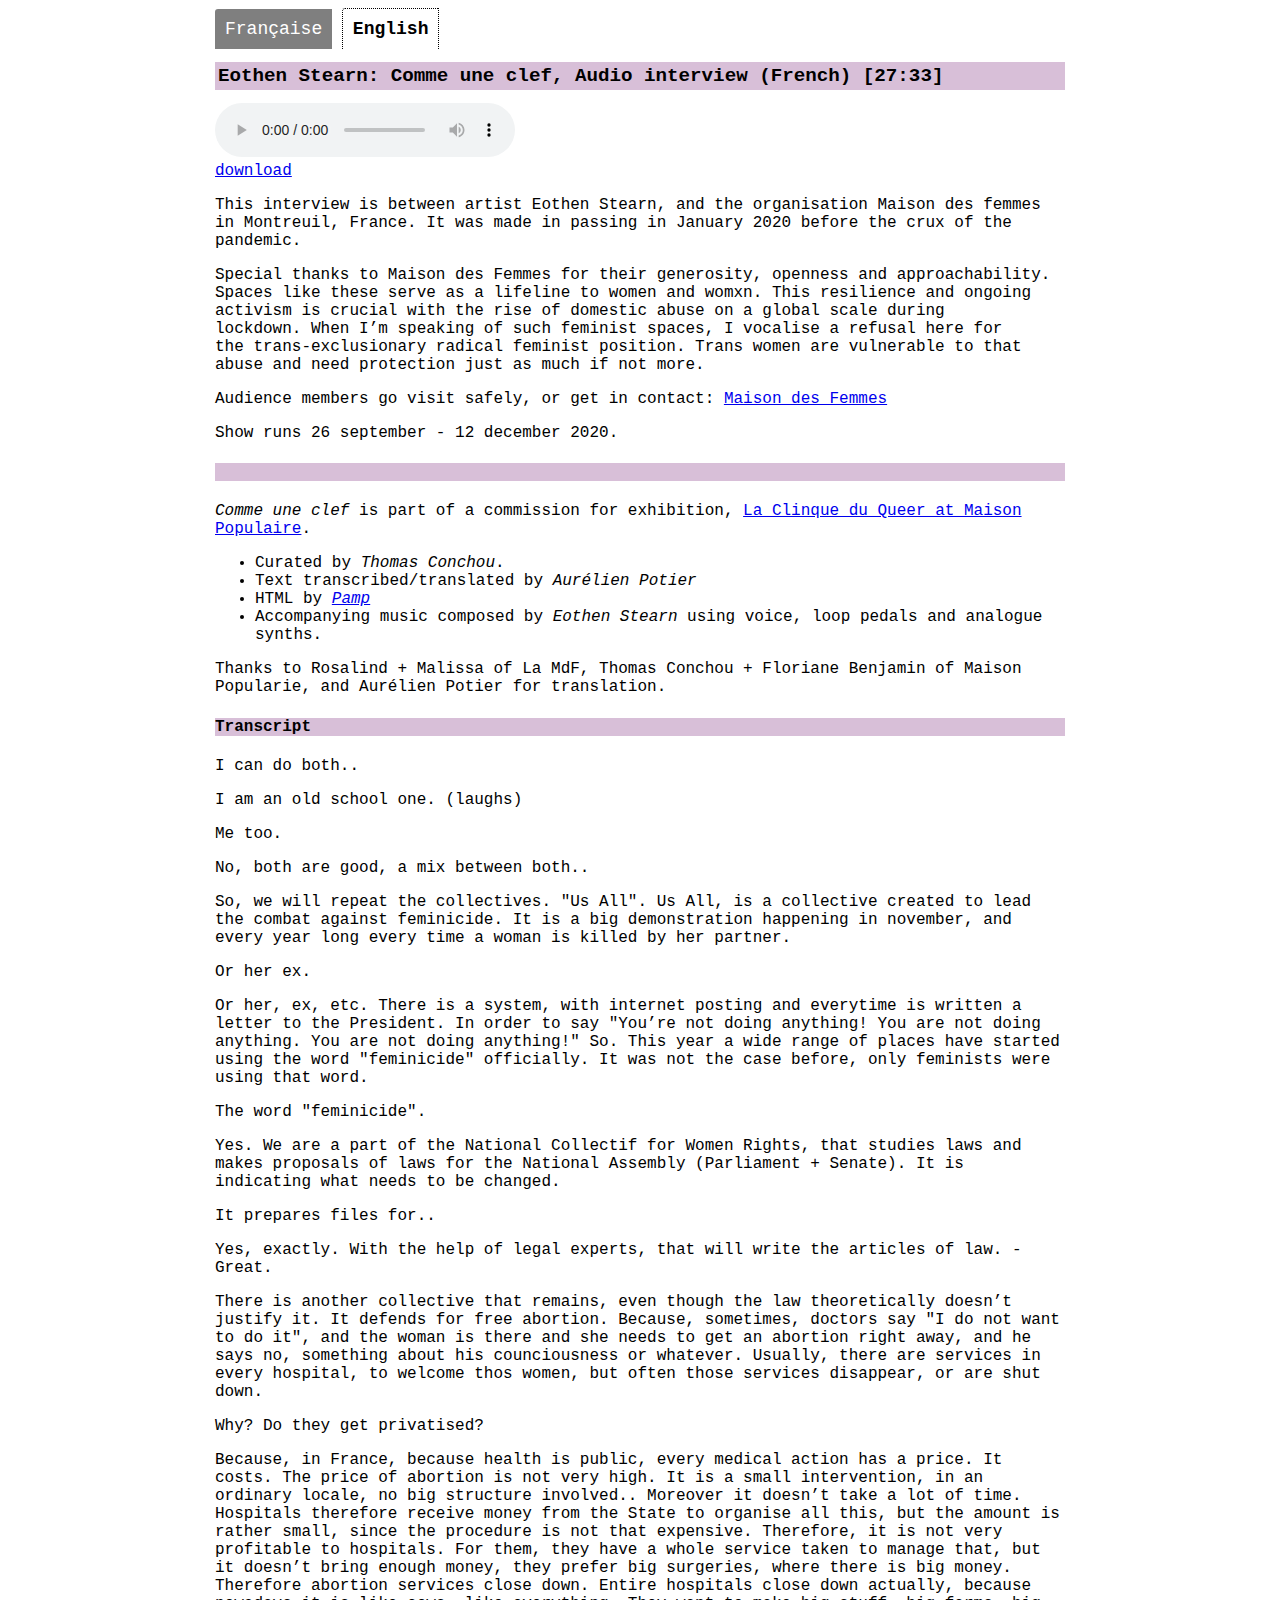
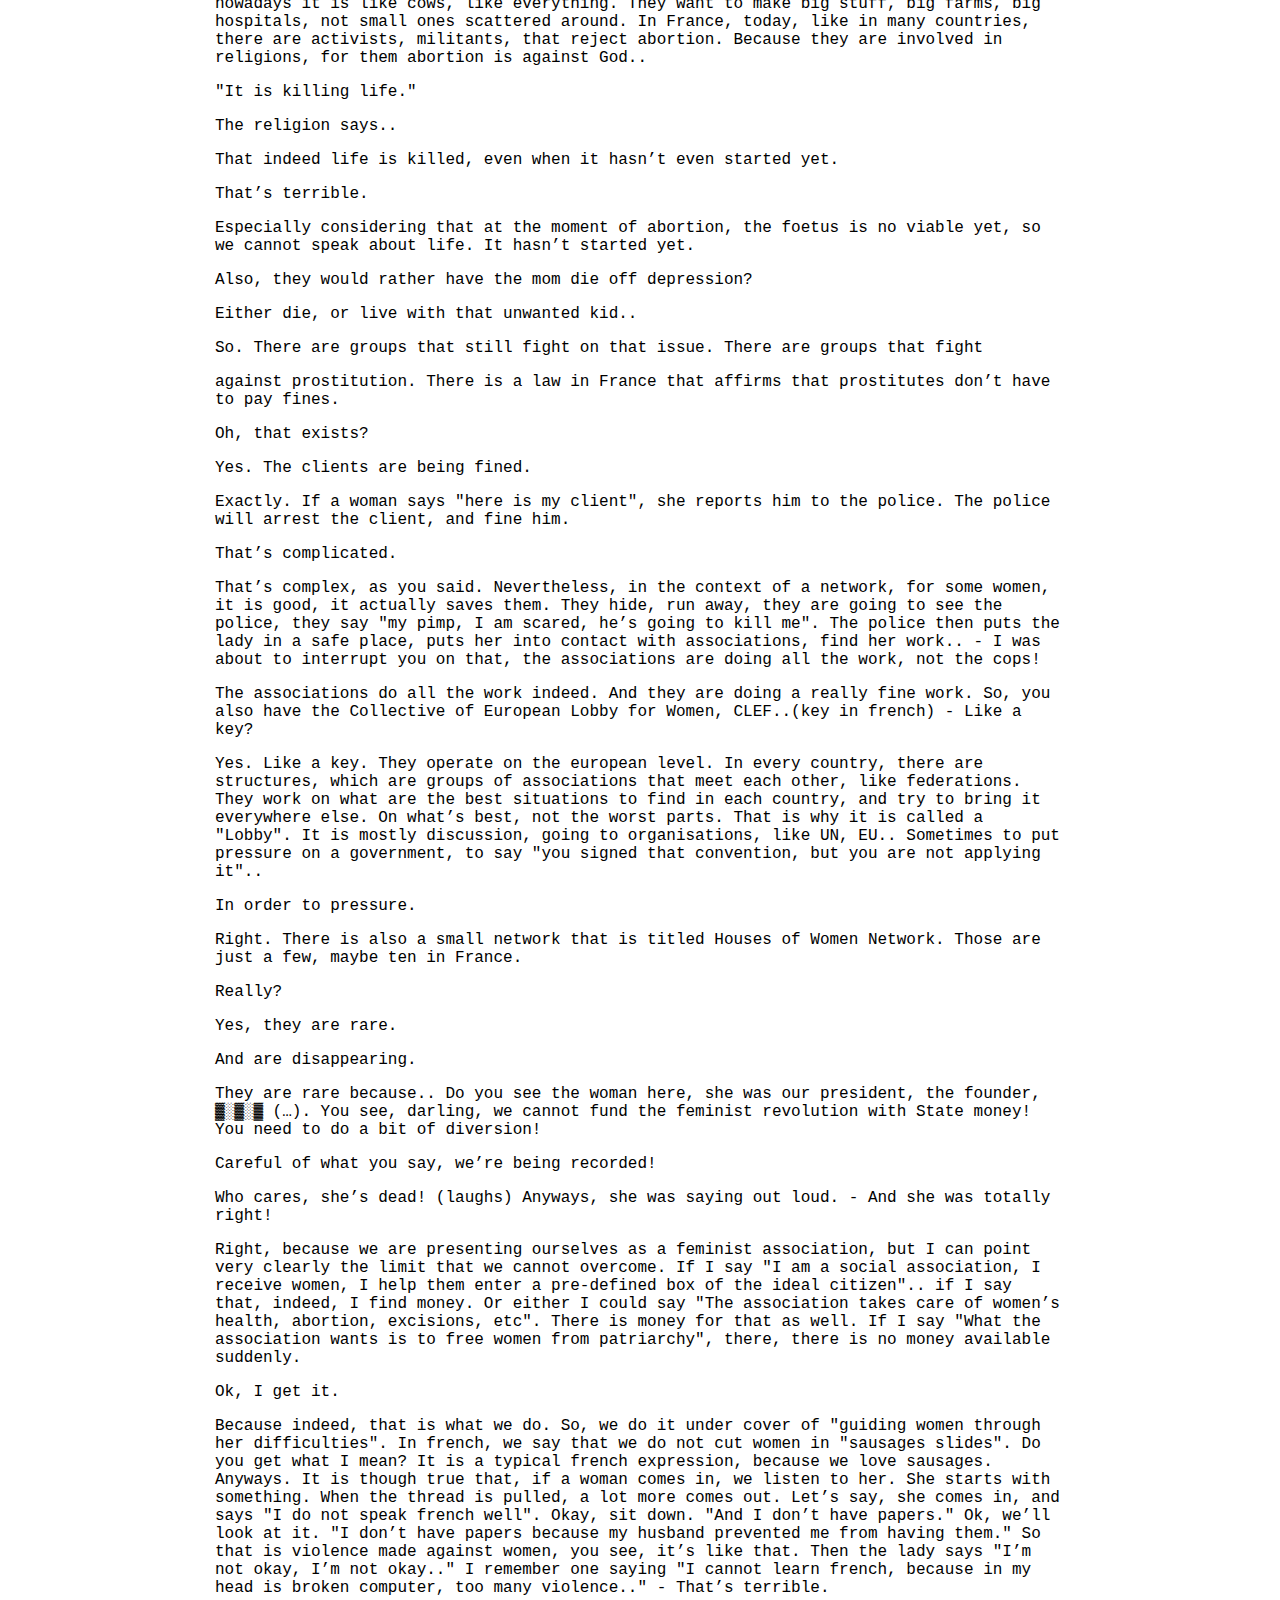
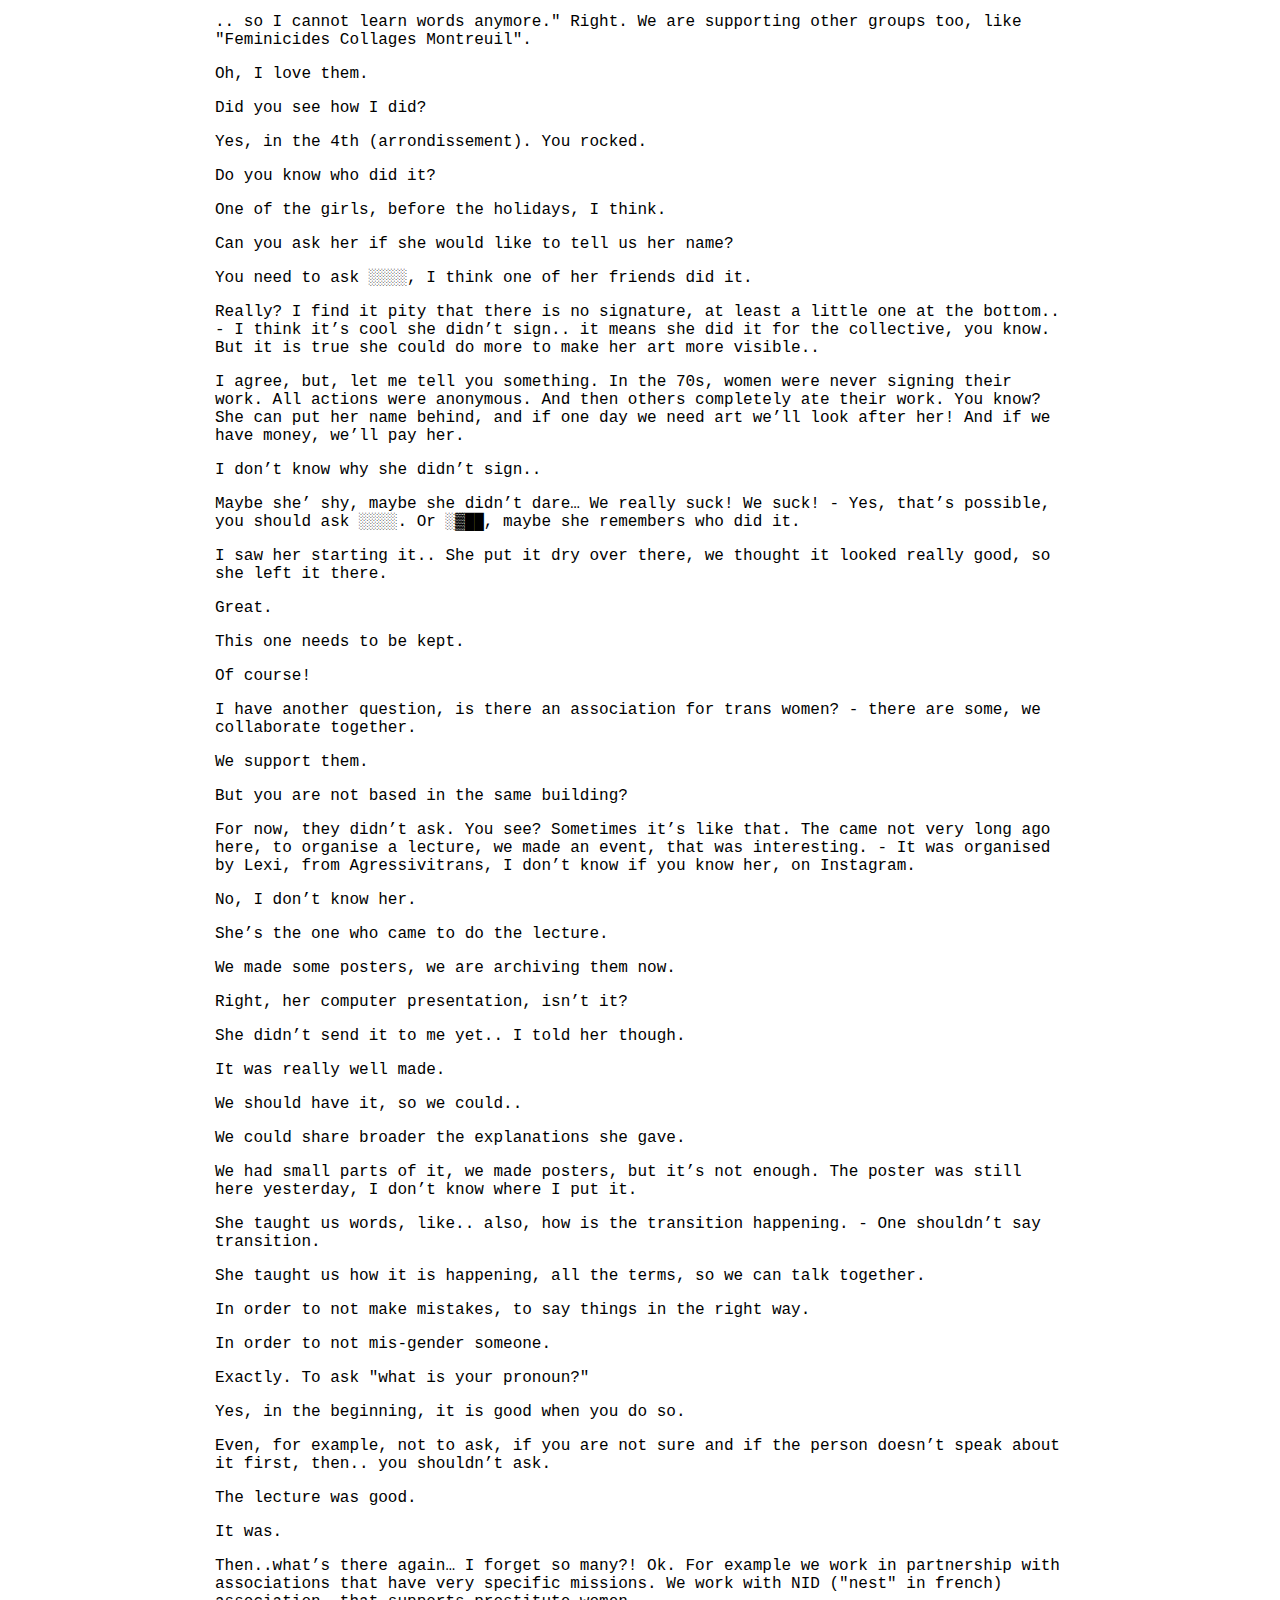
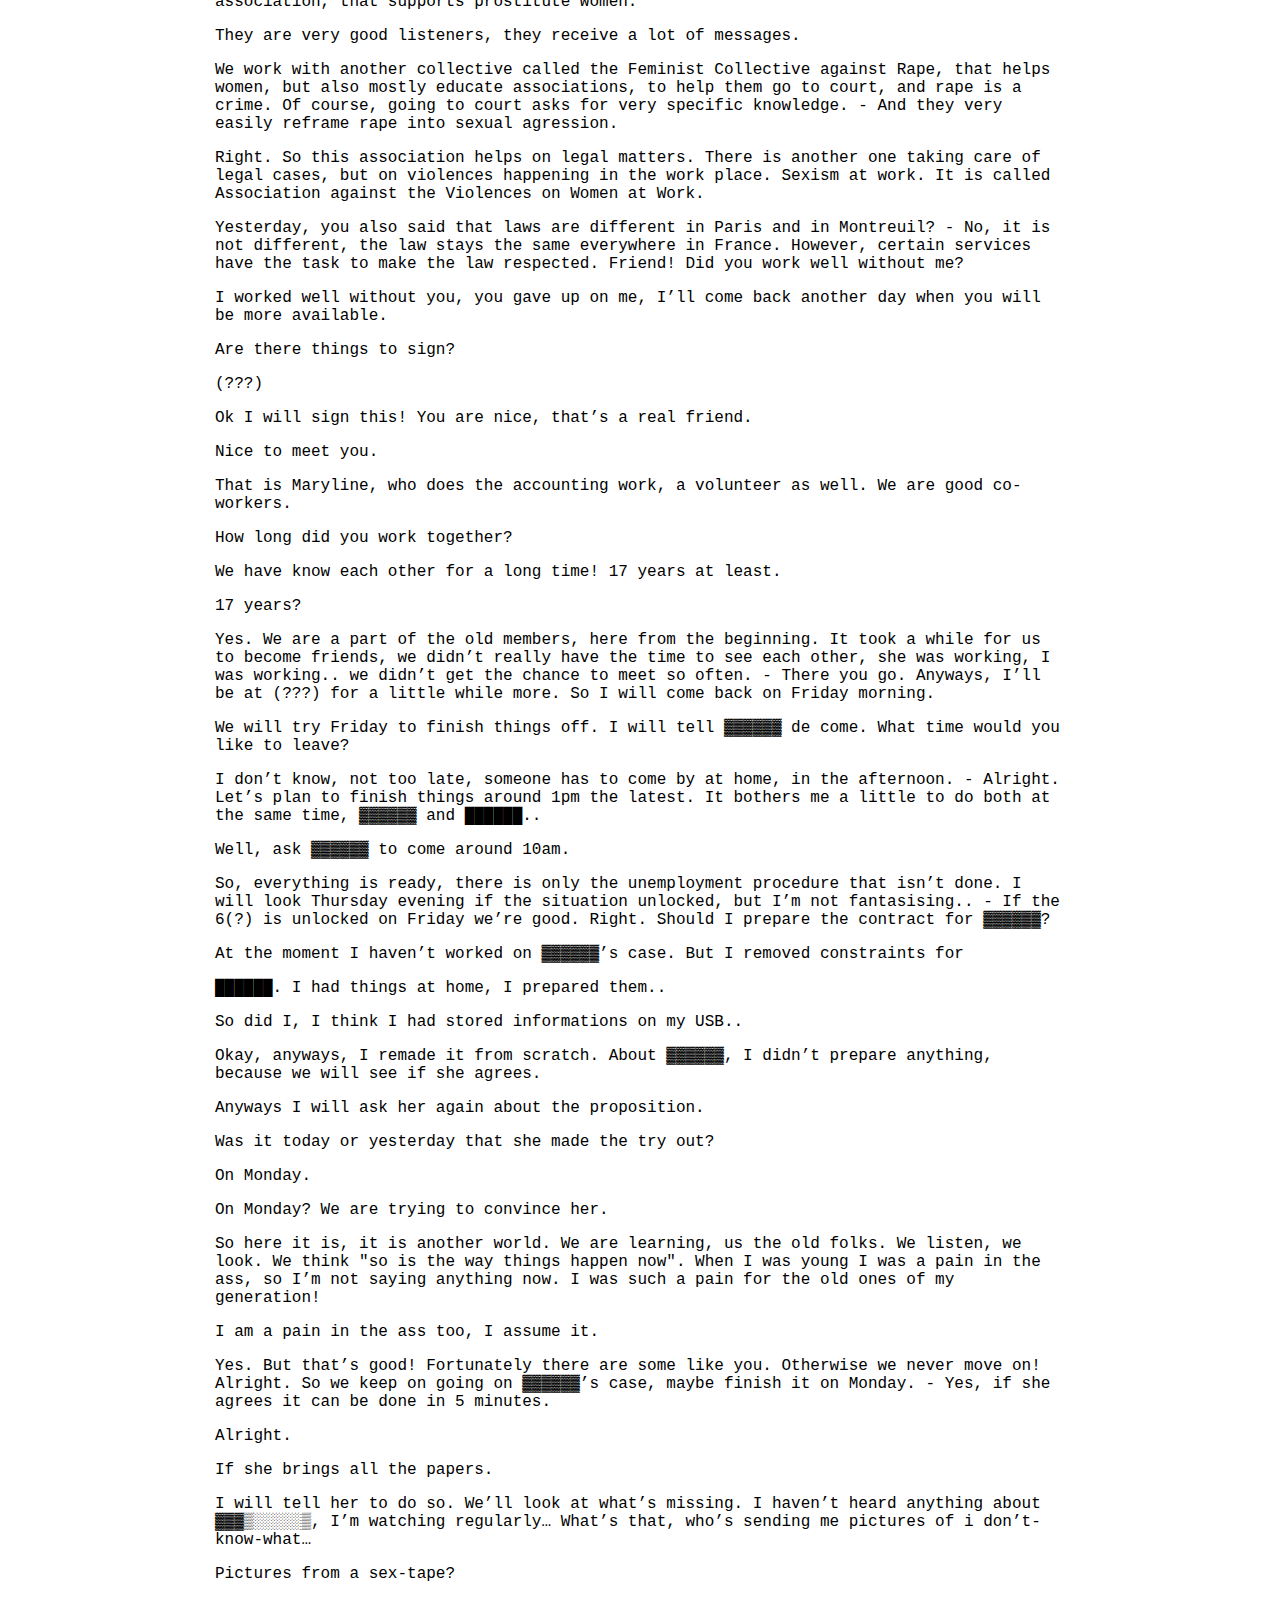
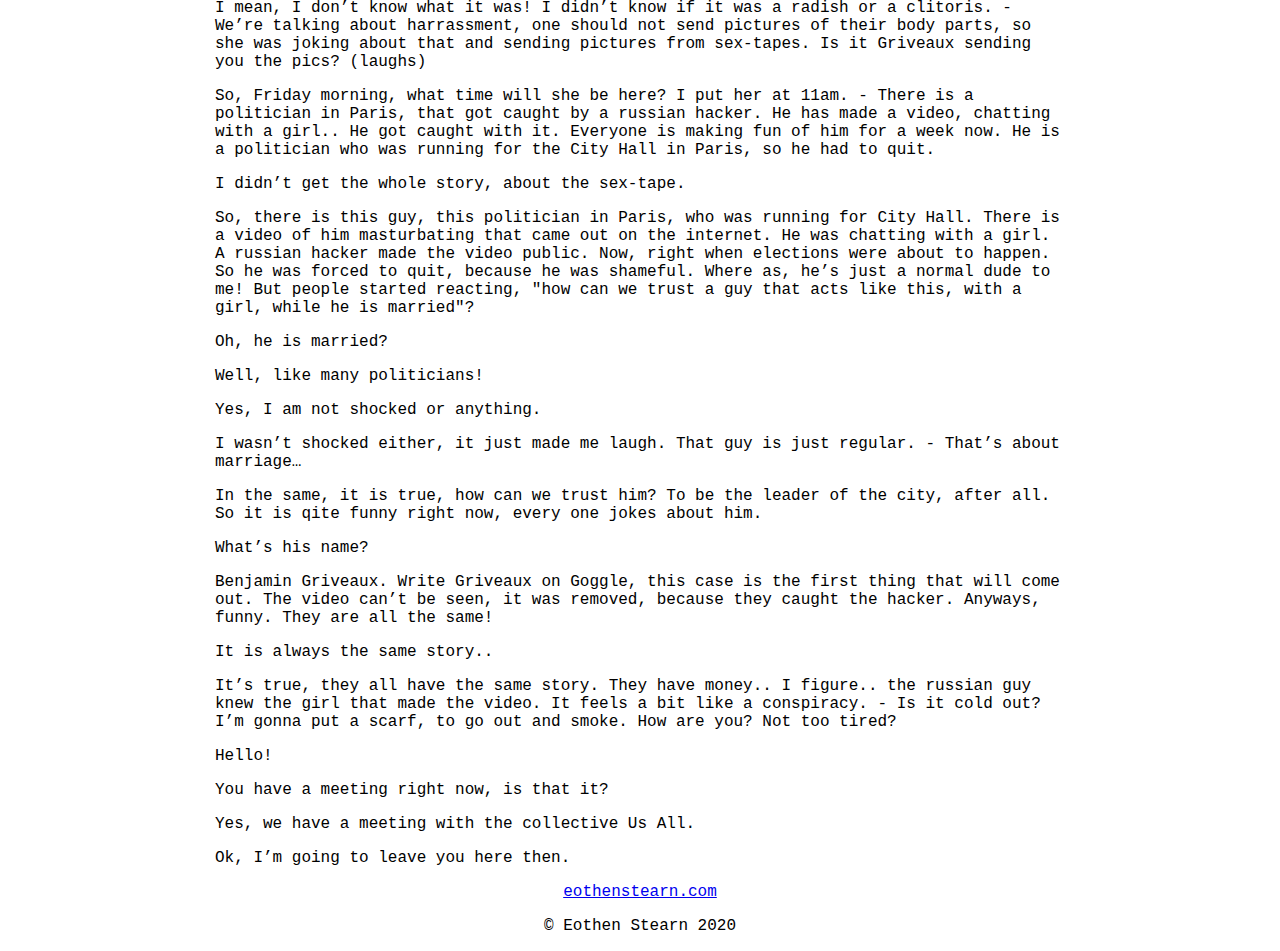
==== commit 852e5757: "english 12th december finish" ====
--- a/english.html
+++ b/english.html
@@ -1,6 +1,7 @@
 ﻿<!DOCTYPE html>
 <html lang='en'>
 <head>
+<link rel="alternate" hreflang="fr" href="https://pamp-studio.github.io/eothen-stearn--comme-une-clef/index.html" title="This document in French">
 <script async src="https://www.googletagmanager.com/gtag/js?id=UA-177812718-2"></script>
 <script>
   window.dataLayer = window.dataLayer || [];
@@ -45,7 +46,7 @@
 <main id='tabs'>
   <nav>
     <ul>
-    <li data-tabctrl><a href='index.html'>Française</a></li>
+    <li data-tabctrl><a href='/eothen-stearn--comme-une-clef/?0'>Française</a></li>
     <li data-tabctrl class='active'>English</li>
     </ul>
     </nav>
@@ -60,7 +61,7 @@
 <p>This interview is between artist Eothen Stearn, and the organisation Maison des femmes in Montreuil, France. It was made in passing in January 2020 before the crux of the pandemic.</p>
 <p>Special thanks to Maison des Femmes for their generosity, openness and approachability. Spaces like these serve as a lifeline to women and womxn. This resilience and ongoing activism is crucial with the rise of domestic abuse on a global scale during lockdown. When I’m speaking of such feminist spaces, I vocalise a refusal here for the trans-exclusionary radical feminist position. Trans women are vulnerable to that abuse and need protection just as much if not more.</p>
 <p>Audience members go visit safely, or get in contact: <a href="https://maisondesfemmes.org/" rel="noopener" rel="noreferrer" target="_blank">Maison des Femmes</a></p>
-<p>Show runs 26 september - 11 december 2020.</p>
+<p>Show runs 26 september - 12 december 2020.</p>
 <h4>&nbsp;</h4>
 <p><em>Comme une clef</em> is part of a commission for exhibition, <a href='https://www.maisonpop.fr/la-clinique-du-queer' rel="noopener" rel="noreferrer" target="_blank">La Clinque du Queer at Maison Populaire</a>.</p>
 <ul>
@@ -217,8 +218,6 @@
 
 </main>
 
-<!-- <script src='js/script.js'></script> -->
-
 <!-- <script>
         if ('serviceWorker' in navigator) {
             navigator.serviceWorker.register('service-worker.js').then(function(registration) {
--- a/style.css
+++ b/style.css
@@ -41,7 +41,6 @@
     border-color: white;
     background-color:rgba(0, 0, 0, 0.5);
     border-radius: 3px 0px 0px 0px;
-    cursor: pointer;
     border-width: 1px 1px 0px 1px;
     font-size:18px;
 }
@@ -49,6 +48,7 @@
 #tabs nav ul li a {
     color: white;
     text-decoration: none;
+    cursor: pointer;
 }
 
 #tabs nav ul li.active {
